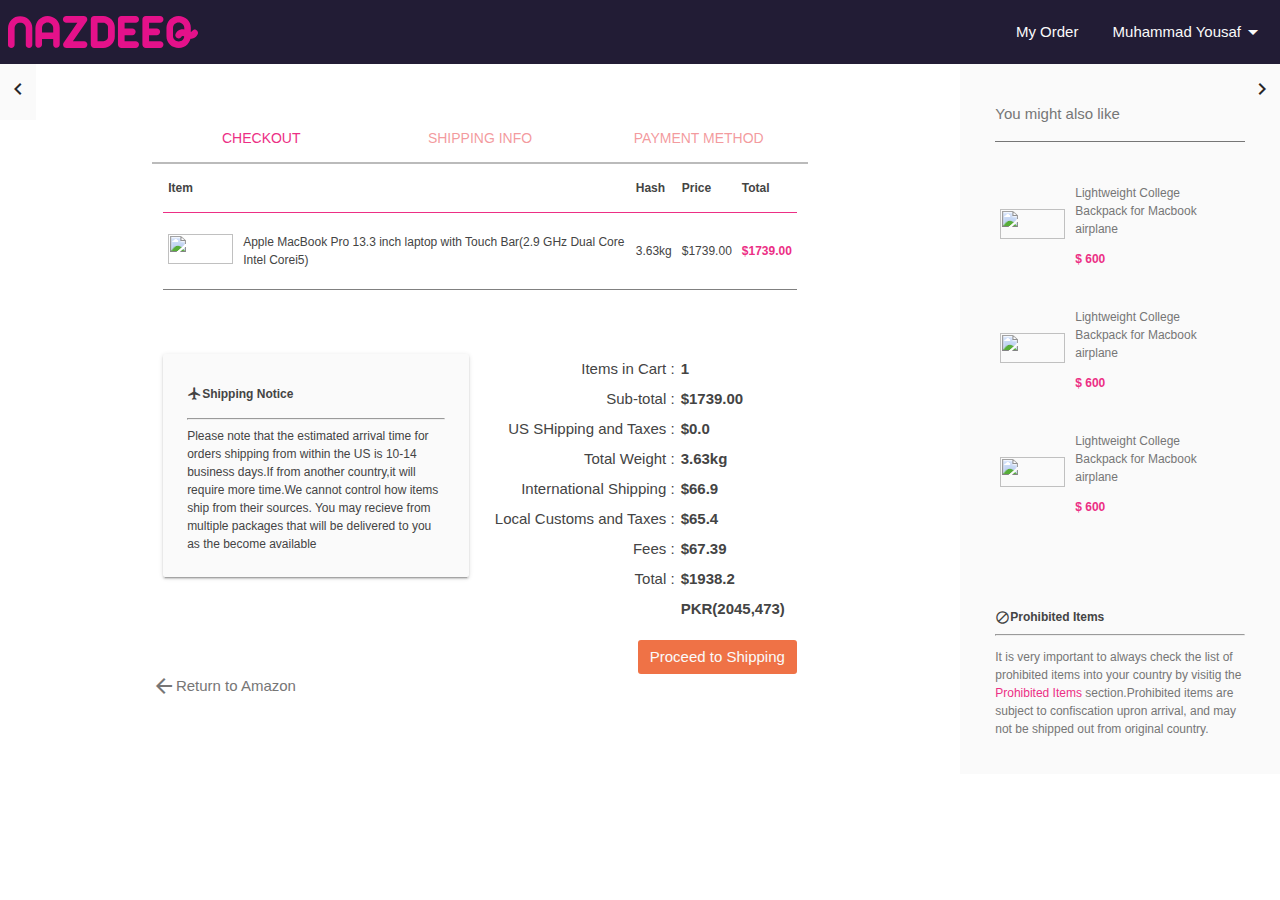
==== checkoutpage.html @ c4de928a "updated checkout page" ====
<!DOCTYPE html>
<html>

<head>

    <title>
        Nazdeeq | Checkout
    </title>

    <!--METADATA-->
    <meta charset="UTF-32">
    <meta name="viewport" content="width=device-width, initial-scale=1.0">
    <meta name="discription" content="Nazdeeq Website">
    <meta name="keywords" content="Nazdeeq Amazon Pakistan e-commerce">
    <meta name="author" content="PoweredByME, Nazdeeq">

    <!-- Chrome, Firefox and Opera -->
    <meta name="theme-color" content="#221C35">
    <!-- Windows Phone -->
    <meta name="msapplication-navbutton-color" content="#221C35">
    <!-- iOS Safari -->
    <meta name="apple-mobile-web-app-capable" content="yes">
    <meta name="apple-mobile-web-app-status-bar-style" content="black">

    <!--FONTS-->
    <link href="https://fonts.googleapis.com/icon?family=Material+Icons" rel="stylesheet">
    <!--<link rel="stylesheet" href="theWebAPI/font-awesome/css/font-awesome.min.css">-->

    <link rel="stylesheet" href="https://fonts.googleapis.com/css?family=Ubuntu">


    <!--STYLESHEETS-->
    <!--<link rel="icon" href="assets/images/NFAC-Logo%201.png">-->
    <link rel="stylesheet" href="theWebAPI/materialize/css/materialize.min.css">
    <link rel="stylesheet" href="theWebAPI/atlaskit-rui.css" />
    <link rel="stylesheet" href="theWebAPI/atlaskit-css-reset.css" />
    <link rel="stylesheet" href="theWebAPI/slick.css">
    <link rel="stylesheet" href="css/index.css">
    <link rel="stylesheet" href="css/commonStyle.css">
    <link rel="stylesheet" href="css/checkout.css">

    <style>
        .active {
            color: #EC2F85 !important;
        }
    </style>

</head>

<body class="the-body body-no-scroll">
    <!-- Navbar Code START -->
    <div class="navbar-fixed">
        <nav class="site-theme-blue nf-div n-hide z-depth-0">
            <div class="navbar-div nav-wrapper">
                <a href="#!" class="brand-logo">
                    <span><img class="hide-on-small-only nav-logo-image" src="assets/nlogo.svg" height="32" ></span>
                    <span><img class="hide-on-med-and-up  nav-logo-image nli-mobile" src="assets/nlogo.svg" height="24" ></span>
                </a>

                <a href="#" data-activates="mobile-demo" class="button-collapse"><i class="material-icons">menu</i></a>

                <!--    Full View   -->
                <ul class="right hide-on-med-and-down nav-fv-option-ul">
                    <li>
                        <a href="!#" class="site-theme-white-text" style="display:inline-flex; align-items:center">
                            <span>My Order</span>
                        </a>
                        <!-- Dropdown Trigger -->
                        <a class='dropdown-button site-theme-blue site-theme-white-text' href='#' data-activates='dropdown1' style="display:inline-flex">
                            <span>Muhammad Yousaf</span><i class="material-icons">arrow_drop_down</i>
                        </a>

                        <!-- Dropdown Structure -->
                        <ul id='dropdown1' class='dropdown-content'>
                            <li><a href="#!">Settings</a></li>
                            <li><a href="#!">Sign Out</a></li>
                        </ul>

                    </li>
                </ul>





            </div>
        </nav>
    </div>

    <!--    Side Nav    -->
    <ul class="side-nav" id="mobile-demo">
        <li>
            <a class="black-text" href="#!" style="font-weight:400">
                <i class="material-icons">person</i> Muhammad Yousaf
            </a>
        </li>
        <li>
            <a class="black-text" href="#!" style="font-weight:400">
                <i class="material-icons">settings</i> Settings
            </a>
        </li>
        <li>
            <a class="black-text site-theme-pink site-theme-white-text" href="#!" style="font-weight:400">
                Sign Out
            </a>
        </li>
    </ul>

    <!-- Navbar Code END -->

    <div style="position:relative" class="hide-on-med-and-down">
        <div class="slick-slider-handle i-amazon-banner-div">

        </div>
        <div style="height:56px;position:absolute;top:0;left:0;display:flex;align-items:center" class="site-theme-white">
            <button class="a-prev-btn" style="background:transparent;border:none;height:56px">
                    <i class="material-icons">chevron_left</i>
                </button>
        </div>
        <div style="height:56px;position:absolute;top:0;right:0;display:flex;align-items:center" class="site-theme-white">
            <button class="a-next-btn" style="background:transparent;border:none;height:56px">
                    <i class="material-icons">chevron_right</i>
            </button>
        </div>
    </div>



    <div class="row">
        <div class="col l9 m12 s12">
            <div class="container">
                <div style="border-bottom:2px solid #bbbbbb;">
                    <ul id="tabs-swipe-demo" class="tabs">
                        <li class="tab col s4"><a class="active" href="#test-swipe-1">CHECKOUT</a></li>
                        <li class="tab col s4"><a href="#test-swipe-2">SHIPPING INFO</a></li>
                        <li class="tab col s4"><a href="#test-swipe-3">PAYMENT METHOD</a></li>
                    </ul>
                </div>
                <div id="test-swipe-1" class="col s12">
                    <div class="site-theme-grey-text">
                        <table class="responsive-table co-table co-right-margin-colored">
                            <thead class="co-table-head">
                                <tr>
                                    <th>Item</th>
                                    <th></th>
                                    <th>Hash</th>
                                    <th>Price</th>
                                    <th>Total</th>
                                </tr>
                            </thead>
                            <tbody>
                                <tr style="font-size:12px;">
                                    <td>
                                        <img class="co-item-img" src=" assets/img/abi1.png" />
                                    </td>
                                    <td>
                                        <p>Apple MacBook Pro 13.3 inch laptop with Touch Bar(2.9 GHz Dual Core Intel Corei5)</p>
                                    </td>
                                    <td>3.63kg</td>
                                    <td>$1739.00</td>
                                    <td>
                                        <p class="site-theme-pink-text fw-600">$1739.00</p>
                                    </td>
                                </tr>
                            </tbody>
                        </table>

                        <div class="row" style="margin-top:56px;">
                            <div class="col s12 m6 l6">
                                <div class="card site-theme-white">
                                    <div class="card-content site-theme-grey-text">
                                        <span class="card-title" style="display: flex;align-items: center;"><i class="tiny material-icons  airplane">airplanemode_active</i>Shipping Notice</span>
                                        <hr/>
                                        <p>Please note that the estimated arrival time for orders shipping from within the US is 10-14 business days.If from another country,it will require more time.We cannot control how items ship from their sources. You
                                            may recieve from multiple packages that will be delivered to you as the become available</p>
                                    </div>
                                </div>
                            </div>

                            <div class="col s12 m6 l6">
                                <div class="co-details">
                                    <p class="co-details-title">Items in Cart :</p>
                                    <p class="co-details-value">1</p>
                                </div>
                                <div class="co-details">
                                    <p class="co-details-title">Sub-total :</p>
                                    <p class="co-details-value">$1739.00</p>
                                </div>
                                <div class="co-details">
                                    <p class="co-details-title">US SHipping and Taxes :</p>
                                    <p class="co-details-value">$0.0</p>
                                </div>
                                <div class="co-details">
                                    <p class="co-details-title">Total Weight :</p>
                                    <p class="co-details-value">3.63kg</p>
                                </div>
                                <div class="co-details">
                                    <p class="co-details-title">International Shipping :</p>
                                    <p class="co-details-value">$66.9</p>
                                </div>
                                <div class="co-details">
                                    <p class="co-details-title">Local Customs and Taxes :</p>
                                    <p class="co-details-value">$65.4</p>
                                </div>
                                <div class="co-details">
                                    <p class="co-details-title">Fees :</p>
                                    <p class="co-details-value">$67.39</p>
                                </div>
                                <div class="co-details co-total-detail">
                                    <p class="co-details-title">Total :</p>
                                    <p class="co-details-value">$1938.2</p>
                                </div>
                                <div class="co-details">
                                    <p class="co-details-title"></p>
                                    <p class="co-details-value">PKR(2045,473)</p>
                                </div>
                                <div class="right" style="padding-top:24px;">
                                    <a href="#!" class="ak-button site-theme-orange site-theme-white-text">Proceed to Shipping</a>
                                </div>
                            </div>
                            <div>
                                <a href="!#" class="site-theme-light-grey-text" style="display:inline-flex;align-items:center">
                                    <i class="material-icons">arrow_back</i><span> Return to Amazon</span>
                                </a>
                            </div>

                        </div>
                    </div>
                </div>

                <div id="test-swipe-2" class="col s12">



                </div>
                <div id="test-swipe-3" class="col s12"></div>

            </div>
        </div>


        <div class="col l3 hide-on-med-and-down site-theme-white">
            <div style="padding:24px;" class="site-theme-light-grey-text">
                <p>
                    You might also like
                </p>
                <div class="divider site-theme-light-grey"></div>
                <br>
                <table style="border-bottom:0px solid #767676;margin-bottom:72px;">
                    <tbody>
                        <tr style="font-size:12px;">
                            <td>
                                <img class="co-item-img" src=" assets/img/abi1.png" />
                            </td>
                            <td>
                                <p>Lightweight College<br> Backpack for Macbook airplane</p>
                                <p class="site-theme-pink-text fw-600">$ 600</p>
                            </td>
                        </tr>
                        <tr style="font-size:12px;">
                            <td>
                                <img class="co-item-img" src=" assets/img/abi1.png" />
                            </td>
                            <td>
                                <p>Lightweight College<br> Backpack for Macbook airplane</p>
                                <p class="site-theme-pink-text fw-600">$ 600</p>
                            </td>
                        </tr>
                        <tr style="font-size:12px;">
                            <td>
                                <img class="co-item-img" src=" assets/img/abi1.png" />
                            </td>
                            <td>
                                <p>Lightweight College<br> Backpack for Macbook airplane</p>
                                <p class="site-theme-pink-text fw-600">$ 600</p>
                            </td>
                        </tr>

                    </tbody>
                </table>

                <div>
                    <div class="card-content site-theme-light-grey-text">

                        <span class="card-title" style="display: flex;align-items: center;"><i class="tiny material-icons">block</i>Prohibited Items</span>
                        <hr/>
                        <p>It is very important to always check the list of prohibited items into your country by visitig the <a class="site-theme-pink-text">Prohibited Items</a> section.Prohibited items are subject to confiscation upron arrival, and may
                            not be shipped out from original country. </p>
                    </div>

                </div>
            </div>
        </div>


    </div>





    <script src="theWebAPI/jQuery.min.js"></script>
    <script src="theWebAPI/materialize/js/materialize.min.js"></script>
    <script type="text/javascript " src="theWebAPI/slick.js "></script>
    <script type="text/javascript" src="js/commonScript.js"></script>
    <script type="text/javascript" src="js/index.js"></script>


    <script>
        window.onload = windowOnLoad;
        window.onresize = windowOnResize;
        window.onscroll = windowOnScroll;
        $(document).ready(function() {
            $(document).ready(function() {
                $('select').material_select();
            });
            var bl = [
                [{
                    "img": "assets/img/abi1.png ",
                    "href": "!#"
                }, {
                    "img": "assets/img/abi2.png ",
                    "href": "!#"
                }, {
                    "img": "assets/img/abi3.png ",
                    "href": "!#"
                }, {
                    "img": "assets/img/abi4.png ",
                    "href": "!#"
                }, {
                    "img": "assets/img/abi5.png ",
                    "href": "!#"
                }, {
                    "img": "assets/img/abi6.png ",
                    "href": "!#"
                }],
                [{
                    "img": "assets/img/abi1.png ",
                    "href": "!#"
                }, {
                    "img": "assets/img/abi2.png ",
                    "href": "!#"
                }, {
                    "img": "assets/img/abi3.png ",
                    "href": "!#"
                }, {
                    "img": "assets/img/abi4.png ",
                    "href": "!#"
                }, {
                    "img": "assets/img/abi5.png ",
                    "href": "!#"
                }, {
                    "img": "assets/img/abi6.png ",
                    "href": "!#"
                }],
                [{
                    "img": "assets/img/abi1.png ",
                    "href": "!#"
                }, {
                    "img": "assets/img/abi2.png ",
                    "href": "!#"
                }, {
                    "img": "assets/img/abi3.png ",
                    "href": "!#"
                }, {
                    "img": "assets/img/abi4.png ",
                    "href": "!#"
                }, {
                    "img": "assets/img/abi5.png ",
                    "href": "!#"
                }, {
                    "img": "assets/img/abi6.png ",
                    "href": "!#"
                }]
            ];

            $(".slick-slider-handle").append(iAmazonBanner(bl))
            $('.slick-slider-handle').slick({
                prevArrow: ".a-prev-btn",
                nextArrow: ".a-next-btn"
            });
        });
    </script>
</body>

</html>
---- theWebAPI/atlaskit-rui.css ----
.ak-button {
    align-items: baseline !important;
    box-sizing: border-box !important;
    border-radius: 3px !important;
    border-width: 0 !important;
    display: inline-flex !important;
    font-style: normal !important;
    font-size: inherit !important;
    line-height: 2.28571429em !important;
    margin: 0 !important;
    outline: none !important;
    padding: 0 12px !important;
    text-align: center !important;
    transition: background 0.1s ease-out, box-shadow 0.15s cubic-bezier(0.47, 0.03, 0.49, 1.38) !important;
    user-select: none !important;
    vertical-align: middle !important;
    white-space: nowrap !important;
}

.ak-button:hover {
    cursor: pointer !important;
    transition: background 0s ease-out, box-shadow 0.15s cubic-bezier(0.47, 0.03, 0.49, 1.38) !important;
}

.ak-button:active {
    transition-duration: 0s !important;
}

.ak-button:focus {
    outline: none !important;
    transition-duration: 0s, 0.2s !important;
}

.ak-button[disabled] {
    cursor: not-allowed !important;
}

.ak-button__appearance-default {
    background: rgba(9, 30, 66, 0.04) !important;
    color: #505F79 !important;
    text-decoration: none !important;
}

.ak-button__appearance-default:hover {
    background: rgba(9, 30, 66, 0.08) !important;
}

.ak-button__appearance-default:active {
    background: rgba(179, 212, 255, 0.6) !important;
    color: #0052CC !important;
}

.ak-button__appearance-default:focus {
    box-shadow: 0 0 0 2px rgba(38, 132, 255, 0.6) !important;
}

.ak-button__appearance-default[disabled],
.ak-button__appearance-default[disabled]:active,
.ak-button__appearance-default[disabled]:hover {
    background: rgba(9, 30, 66, 0.04) !important;
    color: #A5ADBA !important;
    text-decoration: none !important;
}

.ak-button__appearance-default[disabled]:focus,
.ak-button__appearance-default[disabled]:active:focus,
.ak-button__appearance-default[disabled]:hover:focus {
    box-shadow: 0 0 0 2px rgba(38, 132, 255, 0.6) !important;
}

.ak-button__appearance-subtle {
    background: none !important;
    color: #505F79 !important;
    text-decoration: none !important;
}

.ak-button__appearance-subtle:hover {
    background: rgba(9, 30, 66, 0.08) !important;
}

.ak-button__appearance-subtle:active {
    background: rgba(179, 212, 255, 0.6) !important;
    color: #0052CC !important;
}

.ak-button__appearance-subtle:focus {
    box-shadow: 0 0 0 2px rgba(38, 132, 255, 0.6) !important;
}

.ak-button__appearance-subtle[disabled],
.ak-button__appearance-subtle[disabled]:active,
.ak-button__appearance-subtle[disabled]:hover {
    background: rgba(9, 30, 66, 0.04) !important;
    color: #A5ADBA !important;
    text-decoration: none !important;
}

.ak-button__appearance-subtle[disabled]:focus,
.ak-button__appearance-subtle[disabled]:active:focus,
.ak-button__appearance-subtle[disabled]:hover:focus {
    box-shadow: 0 0 0 2px rgba(38, 132, 255, 0.6) !important;
}

.ak-button__appearance-primary {
    background: #0052CC !important;
    color: #FFFFFF !important;
    text-decoration: none !important;
}

.ak-button__appearance-primary:hover {
    background: #0065FF !important;
}

.ak-button__appearance-primary:active {
    background: #0747A6 !important;
    color: #FFFFFF !important;
}

.ak-button__appearance-primary:focus {
    box-shadow: 0 0 0 2px rgba(38, 132, 255, 0.6) !important;
}

.ak-button__appearance-primary[disabled],
.ak-button__appearance-primary[disabled]:active,
.ak-button__appearance-primary[disabled]:hover {
    background: #0052CC !important;
    color: rgba(255, 255, 255, 0.5) !important;
    text-decoration: none !important;
}

.ak-button__appearance-primary[disabled]:focus,
.ak-button__appearance-primary[disabled]:active:focus,
.ak-button__appearance-primary[disabled]:hover:focus {
    box-shadow: 0 0 0 2px rgba(38, 132, 255, 0.6) !important;
}

.ak-button__appearance-link {
    background: none !important;
    color: #0052CC !important;
    text-decoration: none !important;
}

.ak-button__appearance-link:hover {
    background: none !important;
    color: #0065FF !important;
    text-decoration: underline !important;
}

.ak-button__appearance-link:active {
    text-decoration: none !important;
    background: none !important;
    color: #0747A6 !important;
}

.ak-button__appearance-link:focus {
    box-shadow: 0 0 0 2px rgba(38, 132, 255, 0.6) !important;
}

.ak-button__appearance-link[disabled],
.ak-button__appearance-link[disabled]:active,
.ak-button__appearance-link[disabled]:hover {
    background: none !important;
    color: #A5ADBA !important;
    text-decoration: none !important;
}

.ak-button__appearance-link[disabled]:focus,
.ak-button__appearance-link[disabled]:active:focus,
.ak-button__appearance-link[disabled]:hover:focus {
    box-shadow: 0 0 0 2px rgba(38, 132, 255, 0.6) !important;
}

.ak-button__appearance-subtle-link {
    background: none !important;
    color: #42526E !important;
    text-decoration: none !important;
}

.ak-button__appearance-subtle-link:hover {
    background: none !important;
    color: #0065FF !important;
    text-decoration: underline !important;
}

.ak-button__appearance-subtle-link:active {
    text-decoration: none !important;
    background: none !important;
    color: #0747A6 !important;
}

.ak-button__appearance-subtle-link:focus {
    box-shadow: 0 0 0 2px rgba(38, 132, 255, 0.6) !important;
}

.ak-button__appearance-subtle-link[disabled],
.ak-button__appearance-subtle-link[disabled]:active,
.ak-button__appearance-subtle-link[disabled]:focus {
    background: none !important;
    color: #A5ADBA !important;
    text-decoration: none !important;
}

.ak-button__appearance-subtle-link[disabled]:focus,
.ak-button__appearance-subtle-link[disabled]:active:focus,
.ak-button__appearance-subtle-link[disabled]:focus:focus {
    box-shadow: 0 0 0 2px rgba(38, 132, 255, 0.6) !important;
}

.ak-button__spacing-compact {
    height: 1.71428571em !important;
    line-height: 1.71428571em !important;
}

.ak-button__spacing-none {
    height: auto !important;
    line-height: normal !important;
    padding: 0 !important;
}

.ak-button::-moz-focus-inner {
    border: 0 !important;
    margin: 0 !important;
    padding: 0 !important;
}

ak-grid {
    align-content: flex-start !important;
    align-items: flex-start !important;
    display: flex !important;
    flex-wrap: wrap !important;
    margin: 0 auto !important;
    max-width: 960px !important;
    padding: 0 8px !important;
    position: relative !important;
}

ak-grid[layout='fluid'] {
    max-width: 100% !important;
}

ak-grid-column {
    flex-grow: 1 !important;
    flex-shrink: 0 !important;
    flex-basis: auto !important;
    margin: 0 8px !important;
    max-width: calc(100% - 16px) !important;
    min-width: calc(99.9999% / 12 - 16px) !important;
    word-wrap: break-word !important;
}

ak-grid-column[size='1'] {
    flex-basis: calc(99.9999% / 12 * 1 - 16px) !important;
    max-width: calc(99.9999% / 12 * 1 - 16px) !important;
}

ak-grid-column[size='2'] {
    flex-basis: calc(99.9999% / 12 * 2 - 16px) !important;
    max-width: calc(99.9999% / 12 * 2 - 16px) !important;
}

ak-grid-column[size='3'] {
    flex-basis: calc(99.9999% / 12 * 3 - 16px) !important;
    max-width: calc(99.9999% / 12 * 3 - 16px) !important;
}

ak-grid-column[size='4'] {
    flex-basis: calc(99.9999% / 12 * 4 - 16px) !important;
    max-width: calc(99.9999% / 12 * 4 - 16px) !important;
}

ak-grid-column[size='5'] {
    flex-basis: calc(99.9999% / 12 * 5 - 16px) !important;
    max-width: calc(99.9999% / 12 * 5 - 16px) !important;
}

ak-grid-column[size='6'] {
    flex-basis: calc(99.9999% / 12 * 6 - 16px) !important;
    max-width: calc(99.9999% / 12 * 6 - 16px) !important;
}

ak-grid-column[size='7'] {
    flex-basis: calc(99.9999% / 12 * 7 - 16px) !important;
    max-width: calc(99.9999% / 12 * 7 - 16px) !important;
}

ak-grid-column[size='8'] {
    flex-basis: calc(99.9999% / 12 * 8 - 16px) !important;
    max-width: calc(99.9999% / 12 * 8 - 16px) !important;
}

ak-grid-column[size='9'] {
    flex-basis: calc(99.9999% / 12 * 9 - 16px) !important;
    max-width: calc(99.9999% / 12 * 9 - 16px) !important;
}

ak-grid-column[size='10'] {
    flex-basis: calc(99.9999% / 12 * 10 - 16px) !important;
    max-width: calc(99.9999% / 12 * 10 - 16px) !important;
}

ak-grid-column[size='11'] {
    flex-basis: calc(99.9999% / 12 * 11 - 16px) !important;
    max-width: calc(99.9999% / 12 * 11 - 16px) !important;
}

ak-grid-column[size='12'] {
    flex-basis: calc(100% - 16px) !important;
    max-width: calc(100% - 16px) !important;
}

.ak-field-toggle {
    display: inline-block !important;
    overflow: hidden !important;
    position: relative !important;
    user-select: none !important;
}

.ak-field-toggle>label {
    background-clip: content-box !important;
    background-color: #97A0AF !important;
    background-image: url("data:image/svg+xml !important;charset=UTF-8,%3C%3Fxml%20version%3D%221.0%22%20encoding%3D%22UTF-8%22%20standalone%3D%22no%22%3F%3E%0A%3Csvg%20width%3D%2224px%22%20height%3D%2224px%22%20viewBox%3D%220%200%2024%2024%22%20version%3D%221.1%22%20xmlns%3D%22http%3A%2F%2Fwww.w3.org%2F2000%2Fsvg%22%20xmlns%3Axlink%3D%22http%3A%2F%2Fwww.w3.org%2F1999%2Fxlink%22%3E%0A%20%20%20%20%3C!--%20Generator%3A%20Sketch%2041%20(35326)%20-%20http%3A%2F%2Fwww.bohemiancoding.com%2Fsketch%20--%3E%0A%20%20%20%20%3Ctitle%3EDone%3C%2Ftitle%3E%0A%20%20%20%20%3Cdesc%3ECreated%20with%20Sketch.%3C%2Fdesc%3E%0A%20%20%20%20%3Cdefs%3E%3C%2Fdefs%3E%0A%20%20%20%20%3Cg%20id%3D%2224-x-20%22%20stroke%3D%22none%22%20stroke-width%3D%221%22%20fill%3D%22none%22%20fill-rule%3D%22evenodd%22%3E%0A%20%20%20%20%20%20%20%20%3Cg%20id%3D%22editor-24x20%2Feditor-done%22%20fill%3D%22white%22%3E%0A%20%20%20%20%20%20%20%20%20%20%20%20%3Cg%20id%3D%22check%22%20transform%3D%22translate(2.000000%2C%204.000000)%22%3E%0A%20%20%20%20%20%20%20%20%20%20%20%20%20%20%20%20%3Cpath%20d%3D%22M3.16564164%2C6.89951467%20C2.97539446%2C6.70637871%202.66546153%2C6.7078825%202.47552459%2C6.90070352%20L1.18248183%2C8.21338031%20C0.991587885%2C8.40717286%200.989942114%2C8.7197019%201.18758597%2C8.92034685%20L6.67982192%2C14.4959789%20C6.8735348%2C14.6926332%207.18853946%2C14.691685%207.38390826%2C14.4933496%20L18.4834996%2C3.22521804%20C18.6786429%2C3.02711165%2018.6811307%2C2.70844326%2018.4911937%2C2.51562224%20L17.1981509%2C1.20294545%20C17.007257%2C1.0091529%2016.6982277%2C1.0086748%2016.502939%2C1.2069289%20L7.38013805%2C10.4682537%20C7.18707701%2C10.6642463%206.87069672%2C10.6608286%206.68609713%2C10.473426%20L3.16564164%2C6.89951467%20Z%22%20id%3D%22Path-3%22%3E%3C%2Fpath%3E%0A%20%20%20%20%20%20%20%20%20%20%20%20%3C%2Fg%3E%0A%20%20%20%20%20%20%20%20%3C%2Fg%3E%0A%20%20%20%20%3C%2Fg%3E%0A%3C%2Fsvg%3E%0A"), url("data:image/svg+xml !important;charset=UTF-8,%3C%3Fxml%20version%3D%221.0%22%20encoding%3D%22UTF-8%22%20standalone%3D%22no%22%3F%3E%0A%3Csvg%20width%3D%2220px%22%20height%3D%2220px%22%20viewBox%3D%220%200%2020%2020%22%20version%3D%221.1%22%20xmlns%3D%22http%3A%2F%2Fwww.w3.org%2F2000%2Fsvg%22%20xmlns%3Axlink%3D%22http%3A%2F%2Fwww.w3.org%2F1999%2Fxlink%22%3E%0A%20%20%20%20%3C!--%20Generator%3A%20Sketch%2041.2%20(35397)%20-%20http%3A%2F%2Fwww.bohemiancoding.com%2Fsketch%20--%3E%0A%20%20%20%20%3Ctitle%3ECancel%3C%2Ftitle%3E%0A%20%20%20%20%3Cdesc%3ECreated%20with%20Sketch.%3C%2Fdesc%3E%0A%20%20%20%20%3Cdefs%3E%3C%2Fdefs%3E%0A%20%20%20%20%3Cg%20id%3D%22Experiments%22%20stroke%3D%22none%22%20stroke-width%3D%221%22%20fill%3D%22none%22%20fill-rule%3D%22evenodd%22%3E%0A%20%20%20%20%20%20%20%20%3Cg%20id%3D%22cancel-icon%22%20fill%3D%22white%22%3E%0A%20%20%20%20%20%20%20%20%20%20%20%20%3Cpath%20d%3D%22M13.3635%2C11.94925%20C13.7545%2C12.34025%2013.7545%2C12.97225%2013.3635%2C13.36325%20C13.1685%2C13.55825%2012.9125%2C13.65625%2012.6565%2C13.65625%20C12.4005%2C13.65625%2012.1445%2C13.55825%2011.9495%2C13.36325%20L9.8285%2C11.24225%20L7.7065%2C13.36325%20C7.5115%2C13.55825%207.2555%2C13.65625%206.9995%2C13.65625%20C6.7435%2C13.65625%206.4885%2C13.55825%206.2925%2C13.36325%20C5.9025%2C12.97225%205.9025%2C12.34025%206.2925%2C11.94925%20L8.4135%2C9.82825%20L6.2925%2C7.70725%20C5.9025%2C7.31625%205.9025%2C6.68325%206.2925%2C6.29325%20C6.6835%2C5.90225%207.3165%2C5.90225%207.7065%2C6.29325%20L9.8285%2C8.41425%20L11.9495%2C6.29325%20C12.3405%2C5.90225%2012.9725%2C5.90225%2013.3635%2C6.29325%20C13.7545%2C6.68325%2013.7545%2C7.31625%2013.3635%2C7.70725%20L11.2425%2C9.82825%20L13.3635%2C11.94925%20Z%22%20id%3D%22Error-Icon%22%3E%3C%2Fpath%3E%0A%20%20%20%20%20%20%20%20%3C%2Fg%3E%0A%20%20%20%20%3C%2Fg%3E%0A%3C%2Fsvg%3E%0A") !important;
    background-repeat: no-repeat !important;
    border: 2px solid transparent !important;
    color: transparent !important;
    cursor: pointer !important;
    display: inline-block !important;
    overflow: hidden !important;
    padding: 2px !important;
    text-indent: -9999px !important;
    transition: background-color 0.2s, border-color 0.2s !important;
    vertical-align: top !important;
    white-space: nowrap !important;
}

.ak-field-toggle>label::before {
    background: white !important;
    content: '' !important;
    cursor: pointer !important;
    display: block !important;
    transition: transform 0.2s !important;
}

.ak-field-toggle>input {
    left: 0 !important;
    opacity: 0 !important;
    position: absolute !important;
    top: 0 !important;
}

.ak-field-toggle>input:checked+label {
    background-color: #36B37E !important;
}

.ak-field-toggle>input:disabled+label {
    background-color: #f3f4f5 !important;
    background-image: url("data:image/svg+xml !important;charset=UTF-8,%3C%3Fxml%20version%3D%221.0%22%20encoding%3D%22UTF-8%22%20standalone%3D%22no%22%3F%3E%0A%3Csvg%20width%3D%2224px%22%20height%3D%2224px%22%20viewBox%3D%220%200%2024%2024%22%20version%3D%221.1%22%20xmlns%3D%22http%3A%2F%2Fwww.w3.org%2F2000%2Fsvg%22%20xmlns%3Axlink%3D%22http%3A%2F%2Fwww.w3.org%2F1999%2Fxlink%22%3E%0A%20%20%20%20%3C!--%20Generator%3A%20Sketch%2041%20(35326)%20-%20http%3A%2F%2Fwww.bohemiancoding.com%2Fsketch%20--%3E%0A%20%20%20%20%3Ctitle%3EDone%3C%2Ftitle%3E%0A%20%20%20%20%3Cdesc%3ECreated%20with%20Sketch.%3C%2Fdesc%3E%0A%20%20%20%20%3Cdefs%3E%3C%2Fdefs%3E%0A%20%20%20%20%3Cg%20id%3D%2224-x-20%22%20stroke%3D%22none%22%20stroke-width%3D%221%22%20fill%3D%22none%22%20fill-rule%3D%22evenodd%22%3E%0A%20%20%20%20%20%20%20%20%3Cg%20id%3D%22editor-24x20%2Feditor-done%22%20fill%3D%22%23A1DCC4%22%3E%0A%20%20%20%20%20%20%20%20%20%20%20%20%3Cg%20id%3D%22check%22%20transform%3D%22translate(2.000000%2C%204.000000)%22%3E%0A%20%20%20%20%20%20%20%20%20%20%20%20%20%20%20%20%3Cpath%20d%3D%22M3.16564164%2C6.89951467%20C2.97539446%2C6.70637871%202.66546153%2C6.7078825%202.47552459%2C6.90070352%20L1.18248183%2C8.21338031%20C0.991587885%2C8.40717286%200.989942114%2C8.7197019%201.18758597%2C8.92034685%20L6.67982192%2C14.4959789%20C6.8735348%2C14.6926332%207.18853946%2C14.691685%207.38390826%2C14.4933496%20L18.4834996%2C3.22521804%20C18.6786429%2C3.02711165%2018.6811307%2C2.70844326%2018.4911937%2C2.51562224%20L17.1981509%2C1.20294545%20C17.007257%2C1.0091529%2016.6982277%2C1.0086748%2016.502939%2C1.2069289%20L7.38013805%2C10.4682537%20C7.18707701%2C10.6642463%206.87069672%2C10.6608286%206.68609713%2C10.473426%20L3.16564164%2C6.89951467%20Z%22%20id%3D%22Path-3%22%3E%3C%2Fpath%3E%0A%20%20%20%20%20%20%20%20%20%20%20%20%3C%2Fg%3E%0A%20%20%20%20%20%20%20%20%3C%2Fg%3E%0A%20%20%20%20%3C%2Fg%3E%0A%3C%2Fsvg%3E%0A"), url("data:image/svg+xml !important;charset=UTF-8,%3C%3Fxml%20version%3D%221.0%22%20encoding%3D%22UTF-8%22%20standalone%3D%22no%22%3F%3E%0A%3Csvg%20width%3D%2220px%22%20height%3D%2220px%22%20viewBox%3D%220%200%2020%2020%22%20version%3D%221.1%22%20xmlns%3D%22http%3A%2F%2Fwww.w3.org%2F2000%2Fsvg%22%20xmlns%3Axlink%3D%22http%3A%2F%2Fwww.w3.org%2F1999%2Fxlink%22%3E%0A%20%20%20%20%3C!--%20Generator%3A%20Sketch%2041.2%20(35397)%20-%20http%3A%2F%2Fwww.bohemiancoding.com%2Fsketch%20--%3E%0A%20%20%20%20%3Ctitle%3ECancel%3C%2Ftitle%3E%0A%20%20%20%20%3Cdesc%3ECreated%20with%20Sketch.%3C%2Fdesc%3E%0A%20%20%20%20%3Cdefs%3E%3C%2Fdefs%3E%0A%20%20%20%20%3Cg%20id%3D%22Experiments%22%20stroke%3D%22none%22%20stroke-width%3D%221%22%20fill%3D%22none%22%20fill-rule%3D%22evenodd%22%3E%0A%20%20%20%20%20%20%20%20%3Cg%20id%3D%22cancel-icon%22%20fill%3D%22%23AFB6C2%22%3E%0A%20%20%20%20%20%20%20%20%20%20%20%20%3Cpath%20d%3D%22M13.3635%2C11.94925%20C13.7545%2C12.34025%2013.7545%2C12.97225%2013.3635%2C13.36325%20C13.1685%2C13.55825%2012.9125%2C13.65625%2012.6565%2C13.65625%20C12.4005%2C13.65625%2012.1445%2C13.55825%2011.9495%2C13.36325%20L9.8285%2C11.24225%20L7.7065%2C13.36325%20C7.5115%2C13.55825%207.2555%2C13.65625%206.9995%2C13.65625%20C6.7435%2C13.65625%206.4885%2C13.55825%206.2925%2C13.36325%20C5.9025%2C12.97225%205.9025%2C12.34025%206.2925%2C11.94925%20L8.4135%2C9.82825%20L6.2925%2C7.70725%20C5.9025%2C7.31625%205.9025%2C6.68325%206.2925%2C6.29325%20C6.6835%2C5.90225%207.3165%2C5.90225%207.7065%2C6.29325%20L9.8285%2C8.41425%20L11.9495%2C6.29325%20C12.3405%2C5.90225%2012.9725%2C5.90225%2013.3635%2C6.29325%20C13.7545%2C6.68325%2013.7545%2C7.31625%2013.3635%2C7.70725%20L11.2425%2C9.82825%20L13.3635%2C11.94925%20Z%22%20id%3D%22Error-Icon%22%3E%3C%2Fpath%3E%0A%20%20%20%20%20%20%20%20%3C%2Fg%3E%0A%20%20%20%20%3C%2Fg%3E%0A%3C%2Fsvg%3E%0A") !important;
    cursor: not-allowed !important;
}

.ak-field-toggle>input:disabled+label::before {
    background-color: #afb6c2 !important;
    cursor: not-allowed !important;
}

.ak-field-toggle>input:checked:disabled+label {
    background-color: #35b885 !important;
}

.ak-field-toggle>input:checked:disabled+label::before {
    background-color: #a1dcc4 !important;
}

.ak-field-toggle>input:focus {
    outline: none !important;
}

.ak-field-toggle>input:focus+label {
    border-color: #4C9AFF !important;
}

.ak-field-toggle__size-large>label {
    background-position: 5px 4px, 23px 4px !important;
    background-size: 16px 16px, 16px 16px !important;
    border-radius: 20px !important;
    height: 20px !important;
    width: 40px !important;
}

.ak-field-toggle__size-large>label::before {
    background: white !important;
    border-radius: 16px !important;
    content: '' !important;
    display: block !important;
    height: 16px !important;
    margin-left: 2px !important;
    margin-top: 2px !important;
    width: 16px !important;
}

.ak-field-toggle__size-large>input:checked+label::before {
    transform: translate(20px, 0) !important;
}

.ak-field-toggle__size-default>label {
    background-position: 5px 4px, 19px 4px !important;
    background-size: 12px 12px, 12px 12px !important;
    border-radius: 16px !important;
    height: 16px !important;
    width: 32px !important;
}

.ak-field-toggle__size-default>label::before {
    background: white !important;
    border-radius: 12px !important;
    content: '' !important;
    display: block !important;
    height: 12px !important;
    margin-left: 2px !important;
    margin-top: 2px !important;
    width: 12px !important;
}

.ak-field-toggle__size-default>input:checked+label::before {
    transform: translate(16px, 0) !important;
}

a.aki[href][data-ak-tooltip],
button.aki[data-ak-tooltip] {
    overflow: visible !important;
    position: relative !important;
}

a.aki[href][data-ak-tooltip]:hover::after,
button.aki[data-ak-tooltip]:hover::after,
a.aki[href][data-ak-tooltip]:focus::after,
button.aki[data-ak-tooltip]:focus::after {
    background-color: #091E42 !important;
    border-radius: 3px !important;
    box-sizing: border-box !important;
    color: white !important;
    content: attr(data-ak-tooltip) !important;
    display: inline-block !important;
    font-size: 12px !important;
    line-height: 1.33333333 !important;
    max-width: 420px !important;
    overflow: hidden !important;
    padding: 2px 8px !important;
    pointer-events: none !important;
    position: absolute !important;
    text-decoration: none !important;
    text-overflow: ellipsis !important;
    white-space: nowrap !important;
    z-index: 10000 !important;
}

a.aki[href][data-ak-tooltip][data-ak-tooltip-position='top']::after,
button.aki[data-ak-tooltip][data-ak-tooltip-position='top']::after {
    bottom: 100% !important;
    left: 50% !important;
    transform: translateX(-50%) translateY(-8px) !important;
}

a.aki[href][data-ak-tooltip][data-ak-tooltip-position='right']::after,
button.aki[data-ak-tooltip][data-ak-tooltip-position='right']::after {
    left: 100% !important;
    top: 50% !important;
    transform: translateY(-50%) translateX(8px) !important;
}

a.aki[href][data-ak-tooltip][data-ak-tooltip-position='bottom']::after,
button.aki[data-ak-tooltip][data-ak-tooltip-position='bottom']::after {
    left: 50% !important;
    top: 100% !important;
    transform: translateX(-50%) translateY(8px) !important;
}

a.aki[href][data-ak-tooltip][data-ak-tooltip-position='left']::after,
button.aki[data-ak-tooltip][data-ak-tooltip-position='left']::after {
    top: 50% !important;
    transform: translateY(-50%) translateX(-8px) !important;
    right: 100% !important;
}

.ak-field-group {
    border: 0 !important;
    margin: 0 !important;
    min-width: 0 !important;
    padding: 20px 0 0 0 !important;
}

.ak-field-group>label,
.ak-field-group>legend {
    color: #6B778C !important;
    display: block !important;
    font-size: 12px !important;
    font-weight: 600 !important;
    line-height: 1 !important;
    padding: 0 !important;
    margin-bottom: 6px !important;
}

.ak-field-group>legend {
    float: left !important;
    width: 100% !important;
}

.ak-field-text,
.ak-field-date,
.ak-field-search,
.ak-field-email,
.ak-field-url,
.ak-field-tel,
.ak-field-number,
.ak-field-month,
.ak-field-week,
.ak-field-time,
.ak-field-datetime-local,
.ak-field-password,
.ak-field-select,
.ak-field-textarea {
    background-color: #F4F5F7 !important;
    border-radius: 5px !important;
    border: 1px solid #DFE1E6 !important;
    box-shadow: none !important;
    box-sizing: border-box !important;
    color: #172B4D !important;
    font-family: inherit !important;
    font-size: 14px !important;
    line-height: 20px !important;
    max-width: 100% !important;
    outline: none !important;
    padding: 9px 7px !important;
    transition: background-color 0.2s ease-in-out, border-color 0.2s ease-in-out !important;
    width: 100% !important;
}

.ak-field-text:hover,
.ak-field-date:hover,
.ak-field-search:hover,
.ak-field-email:hover,
.ak-field-url:hover,
.ak-field-tel:hover,
.ak-field-number:hover,
.ak-field-month:hover,
.ak-field-week:hover,
.ak-field-time:hover,
.ak-field-datetime-local:hover,
.ak-field-password:hover,
.ak-field-select:hover,
.ak-field-textarea:hover {
    background-color: #EBECF0 !important;
    border-color: #DFE1E6 !important;
}

.ak-field-text:focus,
.ak-field-date:focus,
.ak-field-search:focus,
.ak-field-email:focus,
.ak-field-url:focus,
.ak-field-tel:focus,
.ak-field-number:focus,
.ak-field-month:focus,
.ak-field-week:focus,
.ak-field-time:focus,
.ak-field-datetime-local:focus,
.ak-field-password:focus,
.ak-field-select:focus,
.ak-field-textarea:focus {
    background-color: #FFFFFF !important;
    border-color: #ef7246 !important;
    border-width: 2px !important;
    padding: 8px 6px !important;
}

.ak-field-text:focus:invalid,
.ak-field-date:focus:invalid,
.ak-field-search:focus:invalid,
.ak-field-email:focus:invalid,
.ak-field-url:focus:invalid,
.ak-field-tel:focus:invalid,
.ak-field-number:focus:invalid,
.ak-field-month:focus:invalid,
.ak-field-week:focus:invalid,
.ak-field-time:focus:invalid,
.ak-field-datetime-local:focus:invalid,
.ak-field-password:focus:invalid,
.ak-field-select:focus:invalid,
.ak-field-textarea:focus:invalid,
.ak-field-text:focus:out-of-range,
.ak-field-date:focus:out-of-range,
.ak-field-search:focus:out-of-range,
.ak-field-email:focus:out-of-range,
.ak-field-url:focus:out-of-range,
.ak-field-tel:focus:out-of-range,
.ak-field-number:focus:out-of-range,
.ak-field-month:focus:out-of-range,
.ak-field-week:focus:out-of-range,
.ak-field-time:focus:out-of-range,
.ak-field-datetime-local:focus:out-of-range,
.ak-field-password:focus:out-of-range,
.ak-field-select:focus:out-of-range,
.ak-field-textarea:focus:out-of-range {
    border-color: #DE350B !important;
}

.ak-field-text[disabled],
.ak-field-date[disabled],
.ak-field-search[disabled],
.ak-field-email[disabled],
.ak-field-url[disabled],
.ak-field-tel[disabled],
.ak-field-number[disabled],
.ak-field-month[disabled],
.ak-field-week[disabled],
.ak-field-time[disabled],
.ak-field-datetime-local[disabled],
.ak-field-password[disabled],
.ak-field-select[disabled],
.ak-field-textarea[disabled],
.ak-field-text[disabled]:hover,
.ak-field-date[disabled]:hover,
.ak-field-search[disabled]:hover,
.ak-field-email[disabled]:hover,
.ak-field-url[disabled]:hover,
.ak-field-tel[disabled]:hover,
.ak-field-number[disabled]:hover,
.ak-field-month[disabled]:hover,
.ak-field-week[disabled]:hover,
.ak-field-time[disabled]:hover,
.ak-field-datetime-local[disabled]:hover,
.ak-field-password[disabled]:hover,
.ak-field-select[disabled]:hover,
.ak-field-textarea[disabled]:hover {
    background-color: #F4F5F7 !important;
    border-color: #F4F5F7 !important;
    color: #C1C7D0 !important;
    cursor: not-allowed !important;
}

.ak-field-text::-webkit-input-placeholder,
.ak-field-date::-webkit-input-placeholder,
.ak-field-search::-webkit-input-placeholder,
.ak-field-email::-webkit-input-placeholder,
.ak-field-url::-webkit-input-placeholder,
.ak-field-tel::-webkit-input-placeholder,
.ak-field-number::-webkit-input-placeholder,
.ak-field-month::-webkit-input-placeholder,
.ak-field-week::-webkit-input-placeholder,
.ak-field-time::-webkit-input-placeholder,
.ak-field-datetime-local::-webkit-input-placeholder,
.ak-field-password::-webkit-input-placeholder,
.ak-field-select::-webkit-input-placeholder,
.ak-field-textarea::-webkit-input-placeholder {
    color: #7A869A !important;
}

.ak-field-text::-moz-placeholder,
.ak-field-date::-moz-placeholder,
.ak-field-search::-moz-placeholder,
.ak-field-email::-moz-placeholder,
.ak-field-url::-moz-placeholder,
.ak-field-tel::-moz-placeholder,
.ak-field-number::-moz-placeholder,
.ak-field-month::-moz-placeholder,
.ak-field-week::-moz-placeholder,
.ak-field-time::-moz-placeholder,
.ak-field-datetime-local::-moz-placeholder,
.ak-field-password::-moz-placeholder,
.ak-field-select::-moz-placeholder,
.ak-field-textarea::-moz-placeholder {
    color: #7A869A !important;
}

.ak-field-text:-ms-input-placeholder,
.ak-field-date:-ms-input-placeholder,
.ak-field-search:-ms-input-placeholder,
.ak-field-email:-ms-input-placeholder,
.ak-field-url:-ms-input-placeholder,
.ak-field-tel:-ms-input-placeholder,
.ak-field-number:-ms-input-placeholder,
.ak-field-month:-ms-input-placeholder,
.ak-field-week:-ms-input-placeholder,
.ak-field-time:-ms-input-placeholder,
.ak-field-datetime-local:-ms-input-placeholder,
.ak-field-password:-ms-input-placeholder,
.ak-field-select:-ms-input-placeholder,
.ak-field-textarea:-ms-input-placeholder {
    color: #7A869A !important;
}

.ak-field-text:-moz-placeholder,
.ak-field-date:-moz-placeholder,
.ak-field-search:-moz-placeholder,
.ak-field-email:-moz-placeholder,
.ak-field-url:-moz-placeholder,
.ak-field-tel:-moz-placeholder,
.ak-field-number:-moz-placeholder,
.ak-field-month:-moz-placeholder,
.ak-field-week:-moz-placeholder,
.ak-field-time:-moz-placeholder,
.ak-field-datetime-local:-moz-placeholder,
.ak-field-password:-moz-placeholder,
.ak-field-select:-moz-placeholder,
.ak-field-textarea:-moz-placeholder {
    color: #7A869A !important;
}

.ak-field-textarea {
    overflow: auto !important;
}

.ak-field-search {
    -moz-appearance: textfield !important;
    -webkit-appearance: textfield !important;
    appearance: textfield !important;
}

.ak-field-search::-webkit-search-decoration {
    -webkit-appearance: none !important;
}

.ak-field-color {
    background-color: #F4F5F7 !important;
    border-radius: 5px !important;
    border: 1px solid #DFE1E6 !important;
    box-sizing: border-box !important;
    height: 40px !important;
    padding: 7px 5px !important;
    transition: border-color 0.2s ease-in-out !important;
}

.ak-field-color:focus {
    outline: none !important;
    background-color: #FFFFFF !important;
    border-color: #4C9AFF !important;
    border-width: 2px !important;
    padding: 6px 4px !important;
}

.ak-field-color:focus:invalid {
    border-color: #DE350B !important;
}

.ak-field-select {
    -moz-appearance: none !important;
    -webkit-appearance: none !important;
    appearance: none !important;
}

.ak-field-select>optgroup[label] {
    color: #5E6C84 !important;
    font-size: 14px !important;
    font-weight: normal !important;
    line-height: 1.428571428571429 !important;
}

.ak-field-select>optgroup[label]>option {
    color: #172B4D !important;
}

.ak-field-select>option {
    color: #172B4D !important;
}

.ak-field-select:not([multiple]) {
    background-image: url("data:image/svg+xml,%3C%3Fxml%20version%3D%221.0%22%20encoding%3D%22UTF-8%22%20standalone%3D%22no%22%3F%3E%0A%3Csvg%20width%3D%2220px%22%20height%3D%2220px%22%20viewBox%3D%220%200%2020%2020%22%20version%3D%221.1%22%20xmlns%3D%22http%3A%2F%2Fwww.w3.org%2F2000%2Fsvg%22%20xmlns%3Axlink%3D%22http%3A%2F%2Fwww.w3.org%2F1999%2Fxlink%22%3E%0A%20%20%20%20%3C!--%20Generator%3A%20Sketch%203.8.3%20(29802)%20-%20http%3A%2F%2Fwww.bohemiancoding.com%2Fsketch%20--%3E%0A%20%20%20%20%3Ctitle%3EExpand%3C%2Ftitle%3E%0A%20%20%20%20%3Cdesc%3ECreated%20with%20Sketch.%3C%2Fdesc%3E%0A%20%20%20%20%3Cdefs%3E%3C%2Fdefs%3E%0A%20%20%20%20%3Cg%20id%3D%22Icons%22%20stroke%3D%22none%22%20stroke-width%3D%221%22%20fill%3D%22none%22%20fill-rule%3D%22evenodd%22%3E%0A%20%20%20%20%20%20%20%20%3Cg%20id%3D%22expand%22%20fill%3D%22currentColor%22%3E%0A%20%20%20%20%20%20%20%20%20%20%20%20%3Cg%20transform%3D%22translate(6.000000%2C%208.000000)%22%20id%3D%22Path-6%22%3E%0A%20%20%20%20%20%20%20%20%20%20%20%20%20%20%20%20%3Cpath%20d%3D%22M6.58397485%2C0.375962279%20L3.58397485%2C2.37596228%20L4.41602515%2C2.37596228%20L1.41602515%2C0.375962279%20C1.07137863%2C0.146197935%200.605726624%2C0.239328336%200.375962279%2C0.583974853%20C0.146197935%2C0.928621369%200.239328336%2C1.39427338%200.583974853%2C1.62403772%20L3.58397485%2C3.62403772%20L4%2C3.90138782%20L4.41602515%2C3.62403772%20L7.41602515%2C1.62403772%20C7.76067166%2C1.39427338%207.85380207%2C0.928621369%207.62403772%2C0.583974853%20C7.39427338%2C0.239328336%206.92862137%2C0.146197935%206.58397485%2C0.375962279%20L6.58397485%2C0.375962279%20Z%22%3E%3C%2Fpath%3E%0A%20%20%20%20%20%20%20%20%20%20%20%20%3C%2Fg%3E%0A%20%20%20%20%20%20%20%20%3C%2Fg%3E%0A%20%20%20%20%3C%2Fg%3E%0A%3C%2Fsvg%3E%0A") !important;
    background-position-x: calc(100% - 7px) !important;
    background-position-y: center !important;
    background-repeat: no-repeat !important;
    padding-right: 35px !important;
}

.ak-field-select:not([multiple]):focus {
    padding-right: 34px !important;
    background-position-x: calc(100% - 6px) !important;
}

.ak-field-select[multiple] {
    overflow-y: auto !important;
    padding: 1px !important;
}

.ak-field-select[multiple]>option {
    box-sizing: border-box !important;
    line-height: 1.428571428571429 !important;
    height: 24px !important;
    padding: 2px 6px !important;
}

.ak-field-select[multiple]>option:checked {
    background-color: #DFE1E6 !important;
    color: inherit !important;
}

.ak-field-select[multiple]:focus {
    padding: 0 !important;
}

.ak-field-select[multiple]:focus>option:checked {
    background-color: #4C9AFF !important;
    color: white !important;
}

.ak-field-select:-moz-focusring {
    color: transparent !important;
    text-shadow: 0 0 0 #000 !important;
}

.ak-field-select::-ms-expand {
    display: none !important;
}

.ak-field-checkbox {
    clear: both !important;
    position: relative !important;
}

.ak-field-checkbox>input[type='checkbox'] {
    position: absolute !important;
    outline: none !important;
    width: 12px !important;
    margin: 0 8px !important;
    opacity: 0 !important;
    left: 0 !important;
    top: 50% !important;
    transform: translateY(-50%) !important;
}

.ak-field-checkbox>input[type='checkbox']+label {
    box-sizing: border-box !important;
    display: block !important;
    padding: 4px 4px 4px 32px !important;
    position: relative !important;
    width: 100% !important;
}

.ak-field-checkbox>input[type='checkbox']+label::after {
    background: url("data:image/svg+xml,%3C%3Fxml%20version%3D%221.0%22%20encoding%3D%22UTF-8%22%20standalone%3D%22no%22%3F%3E%0A%3Csvg%20width%3D%2212%22%20height%3D%2212%22%20viewBox%3D%220%200%2012%2012%22%20version%3D%221.1%22%20xmlns%3D%22http%3A%2F%2Fwww.w3.org%2F2000%2Fsvg%22%20xmlns%3Axlink%3D%22http%3A%2F%2Fwww.w3.org%2F1999%2Fxlink%22%3E%0A%20%20%3Crect%20width%3D%2212%22%20height%3D%2212%22%20rx%3D%222%22%20fill%3D%22rgba(9%2C%2030%2C%2066%2C%200.13)%22%20stroke%3D%22rgba(9%2C%2030%2C%2066%2C%200.25)%22%3E%3C%2Frect%3E%0A%3C%2Fsvg%3E%0A") no-repeat 0 0 !important;
    border-color: transparent !important;
    border-radius: 5px !important;
    border-style: solid !important;
    border-width: 2px !important;
    content: '' !important;
    height: 12px !important;
    left: 8px !important;
    position: absolute !important;
    transition: border-color 0.2s ease-in-out !important;
    top: 7px !important;
    width: 12px !important;
}

.ak-field-checkbox>input[type='checkbox']:focus+label::after {
    border-color: #4C9AFF !important;
}

.ak-field-checkbox>input[type='checkbox']:not([disabled])+label:hover::after {
    background-image: url("data:image/svg+xml,%3C%3Fxml%20version%3D%221.0%22%20encoding%3D%22UTF-8%22%20standalone%3D%22no%22%3F%3E%0A%3Csvg%20width%3D%2212%22%20height%3D%2212%22%20viewBox%3D%220%200%2012%2012%22%20version%3D%221.1%22%20xmlns%3D%22http%3A%2F%2Fwww.w3.org%2F2000%2Fsvg%22%20xmlns%3Axlink%3D%22http%3A%2F%2Fwww.w3.org%2F1999%2Fxlink%22%3E%0A%20%20%3Crect%20width%3D%2212%22%20height%3D%2212%22%20rx%3D%222%22%20fill%3D%20%22rgba(9%2C%2030%2C%2066%2C%200.25)%22%20stroke%3D%22rgba(9%2C%2030%2C%2066%2C%200.25)%22%3E%3C%2Frect%3E%0A%3C%2Fsvg%3E%0A") !important;
}

.ak-field-checkbox>input[type='checkbox'][disabled]+label {
    opacity: 0.5 !important;
}

.ak-field-checkbox>input[type='checkbox']:checked+label::after {
    background-image: url("data:image/svg+xml,%3C%3Fxml%20version%3D%221.0%22%20encoding%3D%22UTF-8%22%20standalone%3D%22no%22%3F%3E%0A%3Csvg%20width%3D%2212%22%20height%3D%2212%22%20viewBox%3D%220%200%2012%2012%22%20version%3D%221.1%22%20xmlns%3D%22http%3A%2F%2Fwww.w3.org%2F2000%2Fsvg%22%20xmlns%3Axlink%3D%22http%3A%2F%2Fwww.w3.org%2F1999%2Fxlink%22%3E%0A%20%20%3Crect%20width%3D%2212%22%20height%3D%2212%22%20rx%3D%222%22%20fill%3D%20%22%230052CC%22%3E%3C%2Frect%3E%0A%20%20%3Cpath%20fill%3D%22%23FFFFFF%22%20d%3D%22M9.374%204.914L5.456%208.832a.769.769%200%200%201-1.088%200L2.626%207.091a.769.769%200%201%201%201.088-1.089L4.912%207.2l3.374-3.374a.769.769%200%201%201%201.088%201.088%22%3E%3C%2Fpath%3E%0A%3C%2Fsvg%3E%0A") !important;
}

.ak-field-checkbox>input[type='checkbox']:checked:not([disabled])+label:hover::after {
    background-image: url("data:image/svg+xml,%3C%3Fxml%20version%3D%221.0%22%20encoding%3D%22UTF-8%22%20standalone%3D%22no%22%3F%3E%0A%3Csvg%20width%3D%2212%22%20height%3D%2212%22%20viewBox%3D%220%200%2012%2012%22%20version%3D%221.1%22%20xmlns%3D%22http%3A%2F%2Fwww.w3.org%2F2000%2Fsvg%22%20xmlns%3Axlink%3D%22http%3A%2F%2Fwww.w3.org%2F1999%2Fxlink%22%3E%0A%20%20%3Crect%20width%3D%2212%22%20height%3D%2212%22%20rx%3D%222%22%20fill%3D%20%22%230065FF%22%20stroke%3D%22%234C9AFF%22%3E%3C%2Frect%3E%0A%20%20%3Cpath%20fill%3D%22%23FFFFFF%22%20d%3D%22M9.374%204.914L5.456%208.832a.769.769%200%200%201-1.088%200L2.626%207.091a.769.769%200%201%201%201.088-1.089L4.912%207.2l3.374-3.374a.769.769%200%201%201%201.088%201.088%22%3E%3C%2Fpath%3E%0A%3C%2Fsvg%3E%0A") !important;
}

.ak-field-radio {
    clear: both !important;
    position: relative !important;
}

.ak-field-radio>input[type='radio'] {
    position: absolute !important;
    outline: none !important;
    width: 12px !important;
    margin: 0 8px !important;
    opacity: 0 !important;
    left: 0 !important;
    top: 50% !important;
    transform: translateY(-50%) !important;
}

.ak-field-radio>input[type='radio']+label {
    box-sizing: border-box !important;
    display: block !important;
    padding: 4px 4px 4px 32px !important;
    position: relative !important;
    width: 100% !important;
}

.ak-field-radio>input[type='radio']+label::after {
    background: url("data:image/svg+xml,%3C%3Fxml%20version%3D%221.0%22%20encoding%3D%22UTF-8%22%20standalone%3D%22no%22%3F%3E%0A%3Csvg%20width%3D%2212%22%20height%3D%2212%22%20viewBox%3D%220%200%2012%2012%22%20version%3D%221.1%22%20xmlns%3D%22http%3A%2F%2Fwww.w3.org%2F2000%2Fsvg%22%20xmlns%3Axlink%3D%22http%3A%2F%2Fwww.w3.org%2F1999%2Fxlink%22%3E%0A%20%20%3Ccircle%20fill%3D%22rgba(9%2C%2030%2C%2066%2C%200.13)%22%20stroke%3D%22rgba(9%2C%2030%2C%2066%2C%200.25)%22%20cx%3D%226%22%20cy%3D%226%22%20r%3D%226%22%3E%3C%2Fcircle%3E%0A%3C%2Fsvg%3E%0A") no-repeat 0 0 !important;
    border-color: transparent !important;
    border-radius: 50% !important;
    border-style: solid !important;
    border-width: 2px !important;
    content: '' !important;
    height: 12px !important;
    left: 8px !important;
    position: absolute !important;
    transition: border-color 0.2s ease-in-out !important;
    top: 7px !important;
    width: 12px !important;
}

.ak-field-radio>input[type='radio']:focus+label::after {
    border-color: #4C9AFF !important;
}

.ak-field-radio>input[type='radio']:not([disabled])+label:hover::after {
    background-image: url("data:image/svg+xml,%3C%3Fxml%20version%3D%221.0%22%20encoding%3D%22UTF-8%22%20standalone%3D%22no%22%3F%3E%0A%3Csvg%20width%3D%2212%22%20height%3D%2212%22%20viewBox%3D%220%200%2012%2012%22%20version%3D%221.1%22%20xmlns%3D%22http%3A%2F%2Fwww.w3.org%2F2000%2Fsvg%22%20xmlns%3Axlink%3D%22http%3A%2F%2Fwww.w3.org%2F1999%2Fxlink%22%3E%0A%20%20%3Ccircle%20fill%3D%22rgba(9%2C%2030%2C%2066%2C%200.25)%22%20stroke%3D%22rgba(9%2C%2030%2C%2066%2C%200.25)%22%20cx%3D%226%22%20cy%3D%226%22%20r%3D%226%22%3E%3C%2Fcircle%3E%0A%3C%2Fsvg%3E%0A") !important;
}

.ak-field-radio>input[type='radio'][disabled]+label {
    opacity: 0.5 !important;
}

.ak-field-radio>input[type='radio']:checked+label::after {
    background-image: url("data:image/svg+xml,%3C%3Fxml%20version%3D%221.0%22%20encoding%3D%22UTF-8%22%20standalone%3D%22no%22%3F%3E%0A%3Csvg%20width%3D%2212%22%20height%3D%2212%22%20viewBox%3D%220%200%2012%2012%22%20version%3D%221.1%22%20xmlns%3D%22http%3A%2F%2Fwww.w3.org%2F2000%2Fsvg%22%20xmlns%3Axlink%3D%22http%3A%2F%2Fwww.w3.org%2F1999%2Fxlink%22%3E%0A%20%20%3Ccircle%20fill%3D%22%230052CC%22%20cx%3D%226%22%20cy%3D%226%22%20r%3D%226%22%3E%3C%2Fcircle%3E%0A%20%20%3Ccircle%20fill%3D%22%23FFFFFF%22%20cx%3D%226%22%20cy%3D%226%22%20r%3D%222%22%3E%3C%2Fcircle%3E%0A%3C%2Fsvg%3E%0A") !important;
}

.ak-field-radio>input[type='radio']:checked:not([disabled])+label:hover::after {
    background-image: url("data:image/svg+xml,%3C%3Fxml%20version%3D%221.0%22%20encoding%3D%22UTF-8%22%20standalone%3D%22no%22%3F%3E%0A%3Csvg%20width%3D%2212%22%20height%3D%2212%22%20viewBox%3D%220%200%2012%2012%22%20version%3D%221.1%22%20xmlns%3D%22http%3A%2F%2Fwww.w3.org%2F2000%2Fsvg%22%20xmlns%3Axlink%3D%22http%3A%2F%2Fwww.w3.org%2F1999%2Fxlink%22%3E%0A%20%20%3Ccircle%20fill%3D%22%230065FF%22%20cx%3D%226%22%20cy%3D%226%22%20r%3D%226%22%3E%3C%2Fcircle%3E%0A%20%20%3Ccircle%20fill%3D%22%23FFFFFF%22%20cx%3D%226%22%20cy%3D%226%22%20r%3D%222%22%3E%3C%2Fcircle%3E%0A%3C%2Fsvg%3E%0A") !important;
}

.ak-field__width-xsmall {
    max-width: 80px !important;
}

.ak-field__width-small {
    max-width: 160px !important;
}

.ak-field__width-medium {
    max-width: 240px !important;
}

.ak-field__width-large {
    max-width: 344px !important;
}

.ak-field__width-xlarge {
    max-width: 496px !important;
}

.ak-icon {
    fill: white !important;
    height: 24px !important;
    width: 24px !important;
}

.ak-icon__size-small {
    height: 16px !important;
    width: 16px !important;
}

.ak-icon__size-medium {
    height: 24px !important;
    width: 24px !important;
    max-width: 24px !important;
}

.ak-icon__size-large {
    height: 32px !important;
    width: 32px !important;
    max-width: 32px !important;
}

.ak-icon__size-xlarge {
    height: 48px !important;
    width: 48px !important;
    max-width: 48px !important;
}
---- css/index.css ----
/*
    This file contains css related to 
    index.html, signup.html, login.html
*/


/*
    Shared 
    Code taken from https://codepen.io/davidelrizzo/pen/vEYvyv
*/

.sp-lgi-login-btn {
    box-sizing: border-box;
    position: relative;
    /* width: 13em;  - apply for fixed size */
    margin: 0.2em;
    padding: 0 15px 0 46px;
    border: none;
    text-align: left;
    line-height: 34px;
    white-space: nowrap;
    border-radius: 0.2em;
    font-size: 14px;
    color: #FFF;
}

.sp-lgi-login-btn:before {
    content: "";
    box-sizing: border-box;
    position: absolute;
    top: 0;
    left: 0;
    width: 34px;
    height: 100%;
}

.sp-lgi-login-btn:focus {
    outline: none;
}

.sp-lgi-login-btn:active {
    box-shadow: inset 0 0 0 32px rgba(0, 0, 0, 0.1);
}


/* Facebook */

.sp-lgi-login-btn--facebook {
    background-color: #4C69BA;
    text-shadow: 0 -1px 0 #354C8C;
}

.sp-lgi-login-btn--facebook:before {
    background: url('/assets/icon_facebook.png') 6px 6px no-repeat;
}

.sp-lgi-login-btn--facebook:hover,
.sp-lgi-login-btn--facebook:focus {
    background-color: #5B7BD5;
}


/* Google */

.sp-lgi-login-btn--google {
    background: #DD4B39;
}

.sp-lgi-login-btn--google:before {
    background: url('/assets/icon_google.png') 6px 6px no-repeat;
}

.sp-lgi-login-btn--google:hover,
.sp-lgi-login-btn--google:focus {
    background: rgb(228, 84, 65);
}


/*
    Code by  Daniyal 
*/

td,
tr {
    padding: 8px 5px !important;
}

.db-btn {
    padding: 6px 0px !important;
    width: 92px;
    border: none;
    border-radius: 3px;
}

.db-table {
    margin: 50px;
}

.sp-wrapper {
    width: 100vw;
    min-height: 100vh;
    background-image: url('/assets/img/bgn.png');
    background-size: cover;
    background-position: center;
    background-repeat: no-repeat;
}

.sp-lgi-content-container {
    display: flex;
}

.sp-lgi-card-container {
    width: 460px;
    margin-left: auto;
    margin-right: auto;
    padding-top: 56px;
    padding-bottom: 48px;
}

.sp-lgi-card {
    padding: 24px;
    padding-top: 32px;
    padding-bottom: 32px;
}

.sp-lgi-form-div {
    margin-top: 36px;
}

.error-div {
    padding: 6px;
}

.error-text {
    margin: 6px;
    text-align: center;
}

.lgi-fp-a {
    display: block;
}

.sp-btn {
    padding: 16px !important;
    width: 108px;
    border: none;
    border-radius: 3px;
}

.sp-password {
    margin-bottom: 6px !important;
}

.c-sp-password {
    margin-bottom: 6px !important;
}

.i-search-container {
    margin-top: 56px;
    margin-bottom: 56px;
}

.in-s-button {
    width: 100% !important;
    margin-top: 3% !important;
}

.search-in {
    border-bottom: none !important;
    height: 3rem !important;
    margin-bottom: 0px !important;
    padding: 6px !important;
}

.search-icon {
    left: 4% !important;
    height: 50px !important;
}

.search-card {
    padding-left: 24px !important;
    padding-right: 4px !important;
    border-radius: 5px;
}

.shop-btn {
    margin-top: 1px !important;
    margin-right: 6px;
    border-radius: 6%;
}

.btn-options {
    margin-bottom: 6px !important;
}

.i-play-vid-btn {
    height: 132px;
    width: 132px;
    margin-left: auto;
    margin-right: auto;
    display: flex;
    align-items: center;
    outline: none;
    border: none;
}

.i-play-vid-btn i {
    margin-left: auto;
    margin-right: auto;
}

@media screen and (max-width:992px) {
    .sp-wrapper {
        margin-top: 0px;
    }
}

.search-in:focus {
    border-bottom: none !important;
    box-shadow: none !important;
}

.sugg-div {
    margin-left: auto !important;
}

.sugg-div a {
    margin-right: 8px;
}

.sugg-links a {
    text-transform: none !important;
    margin-right: 8px !important;
}

.sugg-btn:hover {
    background-color: #EC2F85 !important;
    color: white !important;
    border: 1px solid transparent !important;
}

.sugg-links a:active {
    filter: brightness(50%);
}

.default-sugg-btn {
    background-color: #EC2F85 !important;
    color: white !important;
}

.sugg-btn {
    border: 1px solid #c0c0c0 !important;
}

.myhideclass {
    border: 0px solid #F0F0F0 !important;
    padding: 16px !important;
    padding-bottom: 2px !important;
    padding-top: 0px !important;
    border-radius: 3px !important;
}

.it-down-btn{
    background: transparent !important;
    border: none! important;
}

.it-class-div{
    background: #F4F5F7 !important;
    border:1px solid #DFE1E6 !important;
    border-radius: 5px !important;
    height: 3rem !important;
    
}

.i-select-btn{
    padding-left: 8px !important;
    font-size:12px !important;
    padding-right: 8px !important;
}
.clicked-btn-class{
    background-color: #EC2F85 !important;
    color: white !important;
    border: 1px solid transparent !important;
}
@media screen and (max-width:600px) {
    .sp-password {
        margin-bottom: 20px !important;
    }
    .i-play-vid-btn {
        height: 108px;
        width: 108px;
        margin-left: auto;
        margin-right: auto;
        display: flex;
        align-items: center;
    }
}
---- css/commonStyle.css ----
/*
    This file contains all the 
    common style for navbar and
    footer. 
*/


/*
    DON'T CODE THE COLORS YOURSELF.
    THEME COLORS :
    -------------------------------
   .site-theme-blue
   .site-theme-blue-text
   .site-theme-pink
   .site-theme-pink-text
   .site-theme-white
   .site-theme-white-text
   .site-theme-orange
   .site-theme-orange-text
   .site-theme-grey
   .site-theme-grey-text
   .site-theme-light-grey
   .site-theme-light-grey-text
   .fw-200
   .fw-400
   .fw-600
   .site-btn-hover
   .site-anime
   -------------------------------
*/

.the-body {
    overflow-x: hidden;
}

.body-no-scroll {
    overflow-y: hidden;
}

.site-theme-blue {
    background-color: #221C35 !important;
}

.site-theme-blue-text {
    color: #221C35 !important;
}

.site-theme-pink {
    background-color: #EC2F85 !important;
}

.site-theme-pink-text {
    color: #EC2F85 !important;
}

.site-theme-white {
    background-color: #fafafa !important;
}

.site-theme-white-text {
    color: #fafafa !important;
}

.site-theme-orange {
    background-color: #ef7246 !important;
}

.site-theme-orange-text {
    color: #ef7246 !important;
}

.site-theme-grey {
    background-color: #444444 !important;
}

.site-theme-grey-text {
    color: #444444 !important;
}

.site-theme-light-grey {
    background-color: #767676 !important;
}

.site-theme-light-grey-text {
    color: #767676 !important;
}

.fw-400 {
    font-weight: 400 !important;
}

.fw-200 {
    font-weight: 200 !important;
}

.fw-600 {
    font-weight: 600 !important;
}

.site-anime {
    transition-property: all !important;
    transition-duration: 0.3s !important;
}

.site-btn-hover:hover {
    filter: brightness(110%) !important;
}

.site-btn-hover:focus {
    filter: brightness(110%) !important;
}

.nav-logo-image {
    margin: 16px;
    margin-left: 8px;
}

.nav-fv-option-ul li a {
    font-weight: 300;
    transition-property: all !important;
    transition-duration: 0.3s !important;
}

.nav-fv-option-ul li a:hover,
.nav-fv-option-ul li a:focus {
    color: #eaeaea !important;
    background-color: rgb(43, 35, 70) !important;
}

a.site-footer-text {
    font-size: 12px;
    transition-property: all !important;
    transition-duration: 0.3s !important;
}

a.site-footer-text:hover,
a.site-footer-text:focus {
    color: #555555 !important;
}
---- css/checkout.css ----
.co-m-heading{
	text-align: center;
	font-family: 'Ubuntu';
}

.container{
    margin-top: 50px !important;
}
.co-p-amazon{
    border-bottom: 1px solid #EC2F85;
    width: 100%;
}

.co-payment-grid{
    margin-top: 52px;
    border-left: 6px solid #eceff1;
    border-right: 6px solid #eceff1;
}
.co-table-head{
    border-color: #EC2F85 !important;
}
.co-table-head th{
    font-size: 12px !important;
}
.co-item-img{
    height: 30px;
    width: 65px;
}
.co-table{
    border-bottom: 1px solid grey;
}

.card-title{
    font-size: 12px !important;
    font-weight: bold !important;
    color: #444444;
}

.card-title ~ p{
    font-size: 12px !important;
}
.bold{
    font-weight: bold;
}

.bill-items p{
    display: inline !important;
}

.co-details{
    display: flex;
    align-content: center;
    line-height: 1;
    margin-bottom: -15px;
    
}
.co-details-value{
    width: 40%;
    font-weight: bold;
    text-align: left;
    padding-left: 6px;
}

.co-details-title{
    width:60%;
    text-align: right;
    
}
.small{
    color:#EC2F85 !important;
}

.co-invoice-box{
    margin-top: 8px !important;
}

.co-right-margin-colored{
}

.co-back{
    color: #EC2F85 !important; 
}

.co-radio-label{
    font-size: 12px;
}

.medium{
    color: #EC2F85;
}
.co-button{
    padding: 2px !important;
    width:auto !important;
    width: 100% !important;
    -webkit-box-shadow: 0px 6px 0px #d44512;
    -moz-box-shadow: 0px 6px 0px #d44512;
    box-shadow: 0px 6px 0px #d44512;
}

.co-coupon-bar{
    
    border-bottom: 1px solid #eceff1;
    
}

.co-icon-c{
    display: flex;
    align-items:stretch;
    font-style: italic;
    font-size: 12px;
}

.ak-field-text{
    height: 30px !important;
}
.ak-field-number{
    height: 30px !important;
}

.co-icon-c .tiny{
    color:#ef7246 !important;
}

.co-submit-btn{
    width: 100% !important;
}
.co-disc{
    font-size: 10px !important;
}
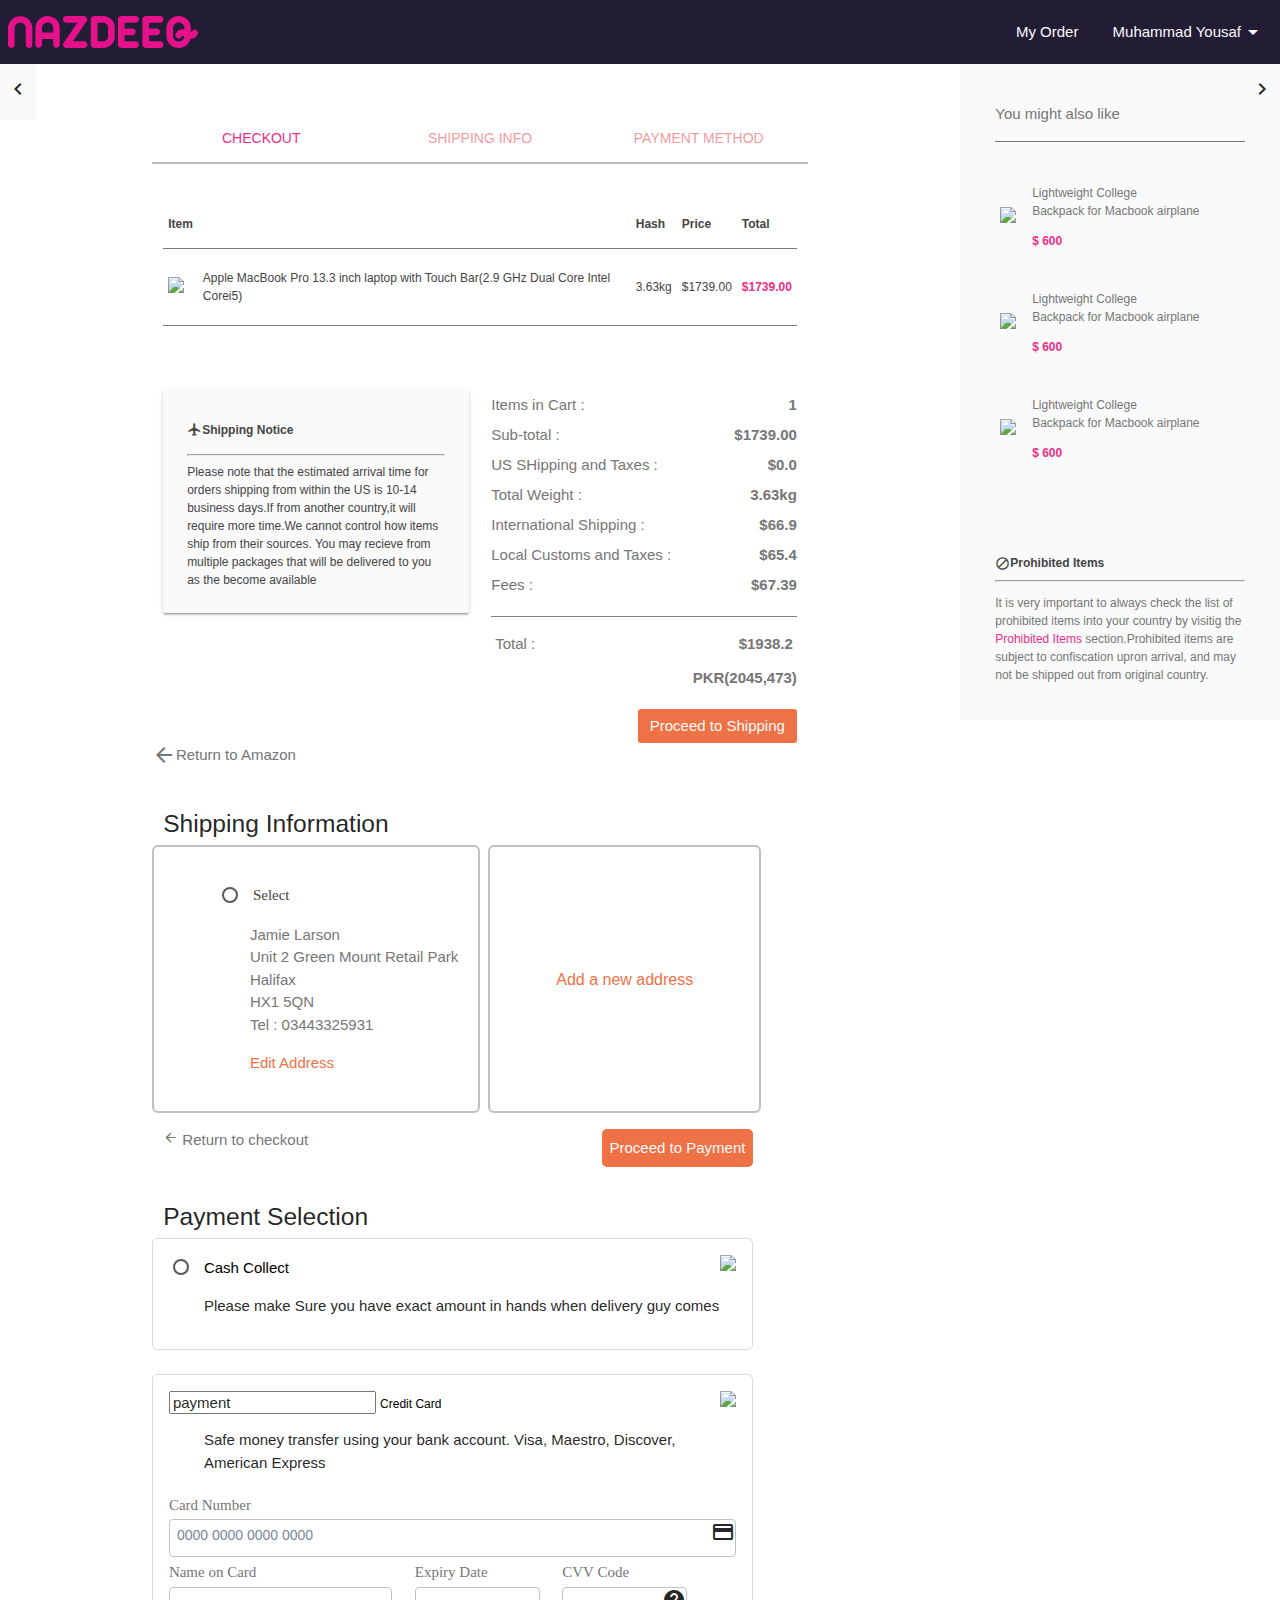
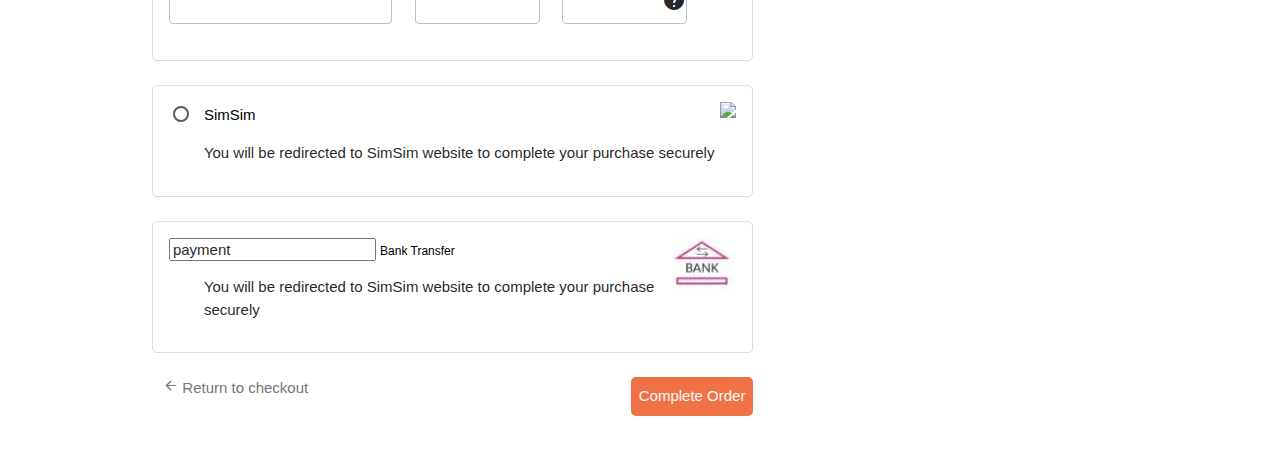
==== commit dc6b7630: "updated" ====
--- a/checkoutpage.html
+++ b/checkoutpage.html
@@ -78,11 +78,6 @@
 
                     </li>
                 </ul>
-
-
-
-
-
             </div>
         </nav>
     </div>
@@ -136,7 +131,7 @@
                         <li class="tab col s4"><a href="#test-swipe-3">PAYMENT METHOD</a></li>
                     </ul>
                 </div>
-                <div id="test-swipe-1" class="col s12">
+                <div id="test-swipe-1" class="col s12" style="outline:none">
                     <div class="site-theme-grey-text">
                         <table class="responsive-table co-table co-right-margin-colored">
                             <thead class="co-table-head">
@@ -215,7 +210,7 @@
                                     <p class="co-details-value">PKR(2045,473)</p>
                                 </div>
                                 <div class="right" style="padding-top:24px;">
-                                    <a href="#!" class="ak-button site-theme-orange site-theme-white-text">Proceed to Shipping</a>
+                                    <button class="ak-button site-theme-orange site-theme-white-text" onclick="$('ul.tabs').tabs('select_tab', 'test-swipe-2');">Proceed to Shipping</button>
                                 </div>
                             </div>
                             <div>
@@ -227,14 +222,111 @@
                         </div>
                     </div>
                 </div>
-
-                <div id="test-swipe-2" class="col s12">
-
-
+                <div id="test-swipe-2" class="col s12" style="outline:none">
+                    <div class="row">
+                        <div class="col l12 s12 m12">
+                            <h5 style="margin-top:16px;margin-bottom:8px;">Shipping Information</h5>
+                        </div>
+                        <div style="margin-bottom:8px; padding-left:64px;margin-right:8px;min-height:268px;display:flex;align-items:center" class="col l6 s12 m12 current-address site-theme-grey-text">
+                            <div><input type="radio" id="sel">
+                                <label style="font-family:'Roboto';" for="sel" class="site-theme-grey-text">Select</label>
+                                <p style="padding-left:32px;margin:0px;margin-top:16px;" class="site-theme-light-grey-text">Jamie Larson</p>
+                                <p style="padding-left:32px;margin:0px;" class="site-theme-light-grey-text">Unit 2 Green Mount Retail Park</p>
+                                <p style="padding-left:32px;margin:0px;" class="site-theme-light-grey-text">Halifax</p>
+                                <p style="padding-left:32px;margin:0px;" class="site-theme-light-grey-text">HX1 5QN</p>
+                                <p style="padding-left:32px;margin:0px;" class="site-theme-light-grey-text">Tel : <span>03443325931</span></p>
+                                <p style="padding-left:32px;margin:0px;margin-top:16px"><a class="site-theme-orange-text" href="#">Edit Address</a></p>
+                            </div>
+                        </div>
+
+                        <div style="min-height:268px;" class="col l5     s12 m12 current-address add-address">
+                            <h5 style="font-size:16px;" class="center site-theme-orange-text">Add a new address</h5>
+                        </div>
+                        <div style="padding-right:0px;margin-top:8px;" class="col l11 s12 m12">
+                            <i class="tiny material-icons site-theme-light-grey-text">arrow_back</i>
+                            <a href="#!" style="display:inline" class="site-theme-light-grey-text left-align" onclick="$('ul.tabs').tabs('select_tab', 'test-swipe-1');">Return to checkout</a>
+                            <a style="display:inline;" class="right pay-btn site-theme-orange site-theme-white-text site-anime site-btn-hover" onclick="$('ul.tabs').tabs('select_tab', 'test-swipe-3');">Proceed to Payment</a>
+                        </div>
+                    </div>
 
                 </div>
-                <div id="test-swipe-3" class="col s12"></div>
-
+                <div id="test-swipe-3" class="col s12" style="outline:none">
+                    <div style=" margin-bottom: 24px;" class="row">
+                        <div class="col l12 s12 m12">
+                            <h5 style="margin-top:16px;margin-bottom:8px">Payment Selection</h5>
+                        </div>
+                        <div style="padding:16px;" class="col l11 s12 m12 cash-collect marg-btm">
+                            <div>
+                                <input id="cash" name="payment" type="radio" value="payment">
+                                <label class="left-align" for="cash">Cash Collect</label>
+                                <img class="right" src="assets/cash.jpg">
+                            </div>
+                            <p class=left-align " style="margin-right:16px; " >Please make Sure you have exact amount in hands when delivery guy comes</p>
+                                
+                        </div>
+                        <div style="padding:16px; " class="col l11 s12 m12 cash-collect marg-btm ">
+                                <div>
+                                    <input id="ccard " name="payment " type="radio " value="payment ">
+                                    <label class="left-align " for="ccard ">Credit Card</label>
+                                    <img class="right " src="assets/ccards.jpg "> 
+                                </div>
+                                <p class=left-align" style="margin-right:16px; ">Safe money transfer using your bank account. Visa, Maestro, Discover, American Express</p>
+
+                            <div class="row">
+
+                                <div class="col l12 m12 s12">
+                                    <h6>Card Number</h6>
+                                    <div style="border-radius:4px;height:2.5rem;display:flex;align-items:flex-start; border:1px solid #c0c0c0;">
+                                        <input class="ak-field-text ak-text-mod" placeholder="0000 0000 0000 0000">
+                                        <i class="material-icons">credit_card</i>
+                                    </div>
+                                </div>
+                                <div class="col l5 m12 s12">
+                                    <h6>Name on Card</h6>
+                                    <div style="border-radius:4px;height:2.5rem;display:flex;align-items:flex-start; border:1px solid #c0c0c0;">
+                                        <input class="ak-field-text ak-text-mod">
+                                    </div>
+                                </div>
+                                <div class="col l3 m12 s12">
+                                    <h6>Expiry Date</h6>
+                                    <div style="border-radius:4px;height:2.5rem;display:flex;align-items:flex-start; border:1px solid #c0c0c0;">
+                                        <input class="ak-field-text ak-text-mod">
+                                    </div>
+                                </div>
+                                <div class="col l3 m12 s12">
+                                    <h6>CVV Code</h6>
+                                    <div style="border-radius:4px;height:2.5rem;display:flex;align-items:flex-start; border:1px solid #c0c0c0;">
+                                        <input class="ak-field-text ak-text-mod">
+                                        <i class="material-icons">help</i>
+                                    </div>
+                                </div>
+                            </div>
+                        </div>
+                        <div style="padding:16px;" class="col l11 s12 m12 cash-collect marg-btm">
+                            <div>
+                                <input id="simsim" name="payment" type="radio" value="payment">
+                                <label class="left-align" for="simsim">SimSim</label>
+                                <img class="right" src="assets/simsim.jpg">
+                            </div>
+                            <p class=left-align " style="margin-right:16px; " >You will be redirected to SimSim website to complete your purchase securely</p>
+                                    
+                            </div>
+                        <div style="padding:16px; " class="col l11 s12 m12 cash-collect marg-btm ">
+                                    <div>
+                                    <input id="bank " name="payment " type="radio " value="payment ">
+                                    <label class="left-align " for="bank ">Bank Transfer</label> 
+                                    <img class="right " src="assets/bank.jpg ">
+                                    </div>
+                                     <p class=left-align" style="margin-right:16px; ">You will be redirected to SimSim website to complete your purchase securely</p>
+
+                        </div>
+                        <div style="padding-right:0px;" class="col l11 s12 m12">
+                            <i class="tiny material-icons site-theme-light-grey-text">arrow_back</i>
+                            <a href="#!" style="display:inline" class="site-theme-light-grey-text left-align" onclick="$('ul.tabs').tabs('select_tab', 'test-swipe-1');">Return to checkout</a>
+                            <a style="display:inline;" class="right pay-btn site-theme-orange site-theme-white-text site-anime site-btn-hover">Complete Order</a>
+                        </div>
+                    </div>
+                </div>
             </div>
         </div>
 
@@ -292,10 +384,7 @@
             </div>
         </div>
 
-
     </div>
-
-
 
 
 
@@ -313,6 +402,7 @@
         $(document).ready(function() {
             $(document).ready(function() {
                 $('select').material_select();
+                $(".add-address").height($(".add-address").prev().height());
             });
             var bl = [
                 [{
--- a/css/checkout.css
+++ b/css/checkout.css
@@ -1,131 +1,205 @@
-
-.co-m-heading{
-	text-align: center;
-	font-family: 'Ubuntu';
-}
-
-.container{
+.co-m-heading {
+    text-align: center;
+    font-family: 'Ubuntu';
+}
+
+.container {
     margin-top: 50px !important;
 }
-.co-p-amazon{
+
+.co-p-amazon {
     border-bottom: 1px solid #EC2F85;
     width: 100%;
 }
 
-.co-payment-grid{
+.co-payment-grid {
     margin-top: 52px;
     border-left: 6px solid #eceff1;
     border-right: 6px solid #eceff1;
 }
-.co-table-head{
-    border-color: #EC2F85 !important;
-}
-.co-table-head th{
+
+.co-table-head {
+    border-color: #777777 !important;
+}
+
+.co-table-head th {
     font-size: 12px !important;
 }
-.co-item-img{
-    height: 30px;
-    width: 65px;
-}
-.co-table{
+
+.co-item-img {
+    height: 50px;
+}
+
+.co-table {
+    margin-top: 36px;
     border-bottom: 1px solid grey;
 }
 
-.card-title{
+.card-title {
     font-size: 12px !important;
     font-weight: bold !important;
     color: #444444;
 }
 
-.card-title ~ p{
+.card-title~p {
     font-size: 12px !important;
 }
-.bold{
+
+.bold {
     font-weight: bold;
 }
 
-.bill-items p{
+.bill-items p {
     display: inline !important;
 }
 
-.co-details{
+.co-details {
     display: flex;
     align-content: center;
     line-height: 1;
     margin-bottom: -15px;
-    
-}
-.co-details-value{
+}
+
+.co-details-value {
     width: 40%;
     font-weight: bold;
+    color: #767676;
+    text-align: right;
+    padding-left: 6px;
+}
+
+.co-details-title {
+    width: 60%;
+    color: #767676;
     text-align: left;
-    padding-left: 6px;
-}
-
-.co-details-title{
-    width:60%;
-    text-align: right;
-    
-}
-.small{
-    color:#EC2F85 !important;
-}
-
-.co-invoice-box{
+}
+
+.co-total-detail {
+    margin-top: 24px;
+    padding: 4px;
+    border-top: 1px solid grey
+}
+
+.small {
+    color: #EC2F85 !important;
+}
+
+.co-invoice-box {
     margin-top: 8px !important;
 }
 
-.co-right-margin-colored{
-}
-
-.co-back{
-    color: #EC2F85 !important; 
-}
-
-.co-radio-label{
+.co-right-margin-colored {}
+
+.co-back {
+    color: #EC2F85 !important;
+}
+
+.co-radio-label {
     font-size: 12px;
 }
 
-.medium{
+.medium {
     color: #EC2F85;
 }
-.co-button{
+
+.co-button {
     padding: 2px !important;
-    width:auto !important;
+    width: auto !important;
     width: 100% !important;
     -webkit-box-shadow: 0px 6px 0px #d44512;
     -moz-box-shadow: 0px 6px 0px #d44512;
     box-shadow: 0px 6px 0px #d44512;
 }
 
-.co-coupon-bar{
-    
+.co-coupon-bar {
     border-bottom: 1px solid #eceff1;
-    
-}
-
-.co-icon-c{
+}
+
+.co-icon-c {
     display: flex;
-    align-items:stretch;
+    align-items: stretch;
     font-style: italic;
     font-size: 12px;
 }
 
-.ak-field-text{
+.ak-field-text {
     height: 30px !important;
 }
-.ak-field-number{
+
+.ak-field-number {
     height: 30px !important;
 }
 
-.co-icon-c .tiny{
-    color:#ef7246 !important;
-}
-
-.co-submit-btn{
+.co-icon-c .tiny {
+    color: #ef7246 !important;
+}
+
+.co-submit-btn {
     width: 100% !important;
 }
-.co-disc{
+
+.co-disc {
     font-size: 10px !important;
 }
 
+.current-address{
+    border: 2px solid #C0C0C0 !important;
+    border-radius:6px !important;
+}
+.pay-btn{
+    padding:8px !important;
+    border-radius:5px !important;
+    margin-right: 0px !important;
+}
+
+.cash-collect{
+    border: 1.5px solid #DCDCDC;
+    border-radius: 5px;
+}
+
+.cash-collect p{
+    padding-left:35px !important; 
+}
+
+.marg-btm{
+    margin-bottom: 24px !important;
+}
+
+label{
+    color: black !important;
+    
+}
+
+.ak-text-mod{
+    background: white !important;
+    border:none !important;
+    border-bottom: none!important;
+}
+.ak-text-mod:hover{
+    background: none!important;
+}
+
+h6{
+    color:#767676 !important;
+    font-family: 'Roboto' !important;   
+}
+
+.add-address{
+    height: 90%; 
+    width:100%;
+    display:flex;
+    align-items: center;
+    justify-content: center;
+}
+
+@media only screen and (min-width: 992px) and (max-width:1200px) {
+    .add-address{
+        min-height: 277.5px !important;
+    }
+}
+
+@media only screen and (min-width: 1201px) and (max-width:1234px) {
+    .add-address{
+        min-height: 288px !important;
+    }
+}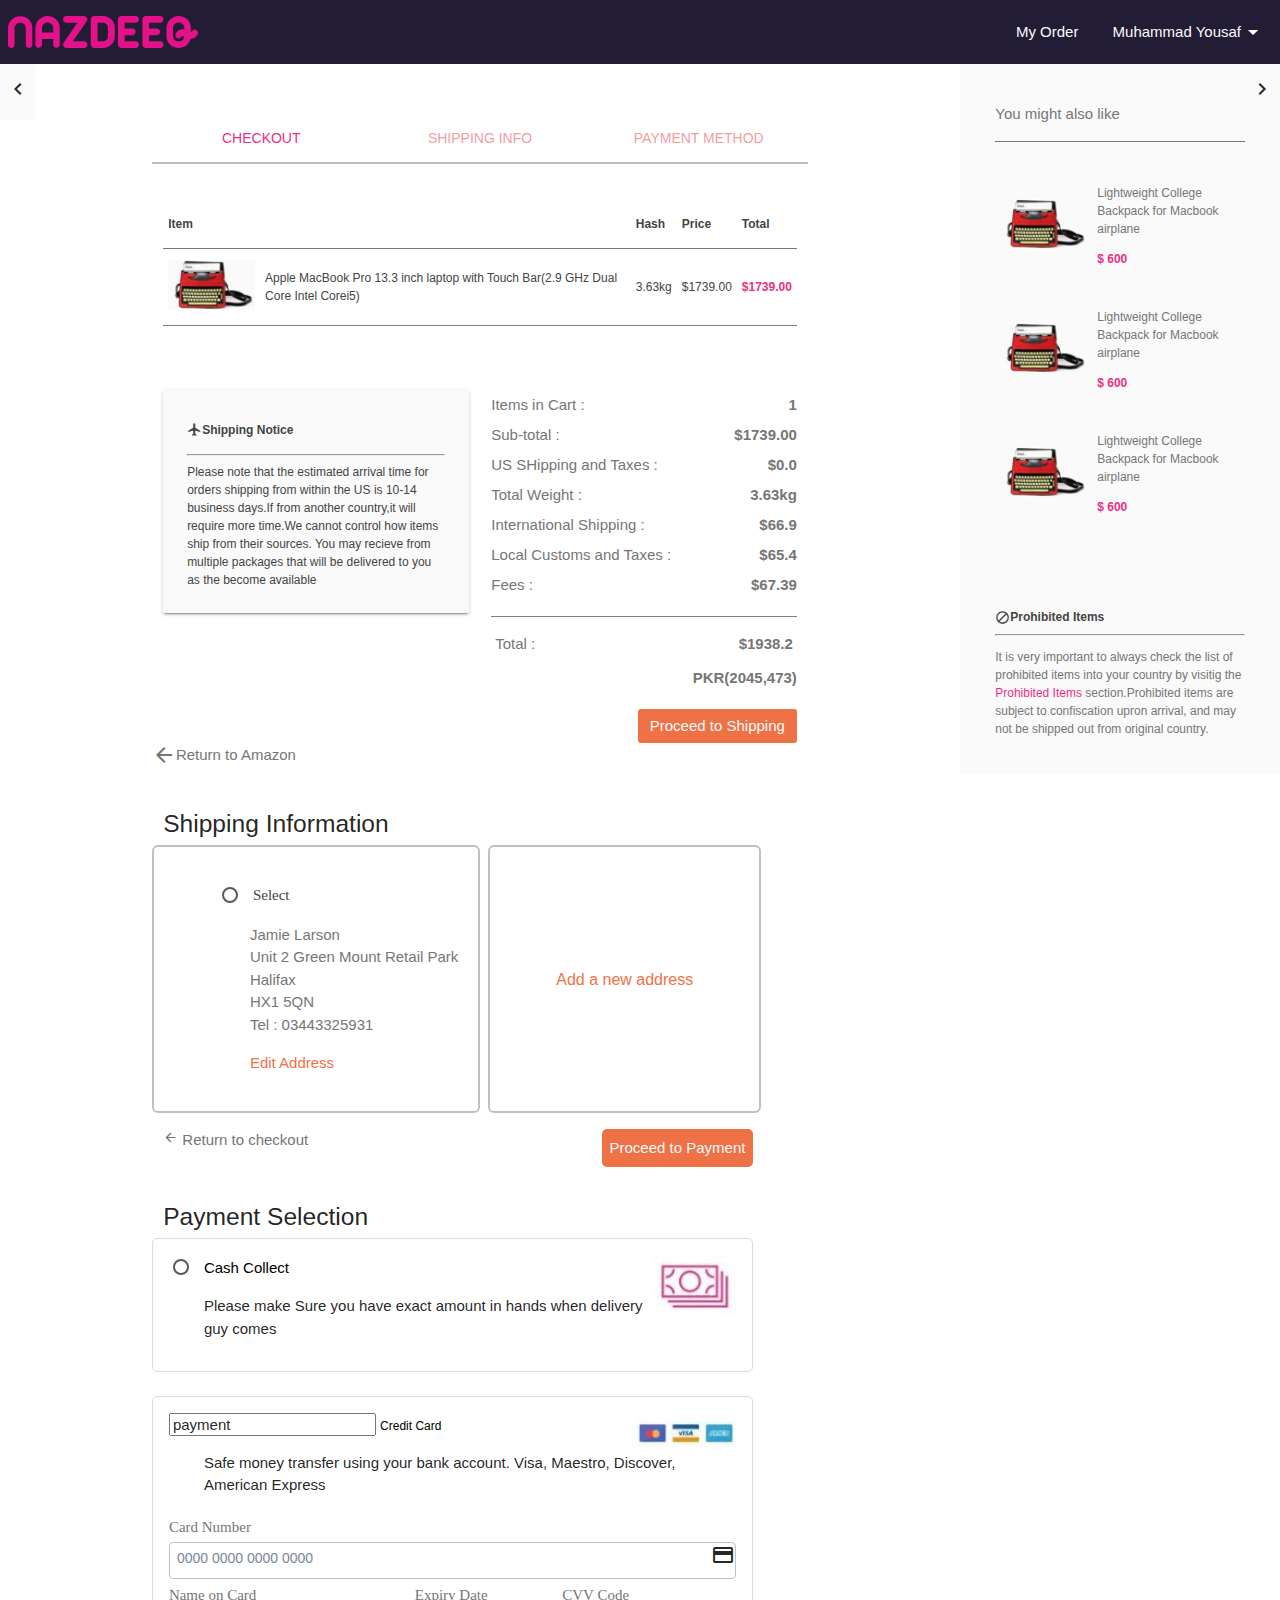
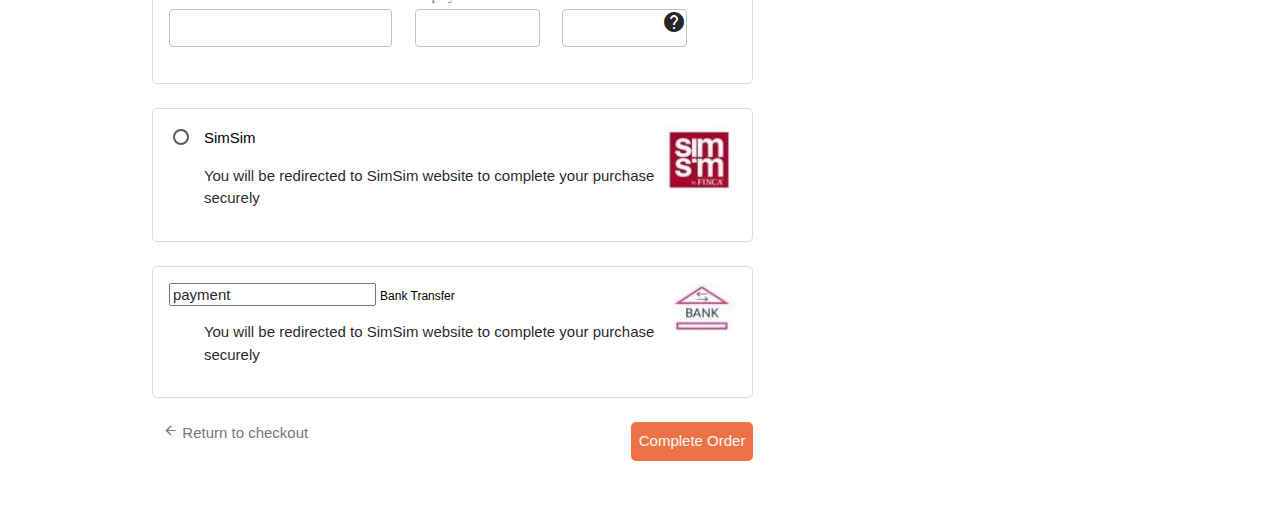
==== commit 1d1d7c04: "update" ====
--- a/checkoutpage.html
+++ b/checkoutpage.html
@@ -259,7 +259,7 @@
                             <div>
                                 <input id="cash" name="payment" type="radio" value="payment">
                                 <label class="left-align" for="cash">Cash Collect</label>
-                                <img class="right" src="assets/cash.jpg">
+                                <img class="right" src="assets/ccash.jpg">
                             </div>
                             <p class=left-align " style="margin-right:16px; " >Please make Sure you have exact amount in hands when delivery guy comes</p>
                                 
@@ -391,7 +391,6 @@
     <script src="theWebAPI/jQuery.min.js"></script>
     <script src="theWebAPI/materialize/js/materialize.min.js"></script>
     <script type="text/javascript " src="theWebAPI/slick.js "></script>
-    <script type="text/javascript" src="js/commonScript.js"></script>
     <script type="text/javascript" src="js/index.js"></script>
 
 
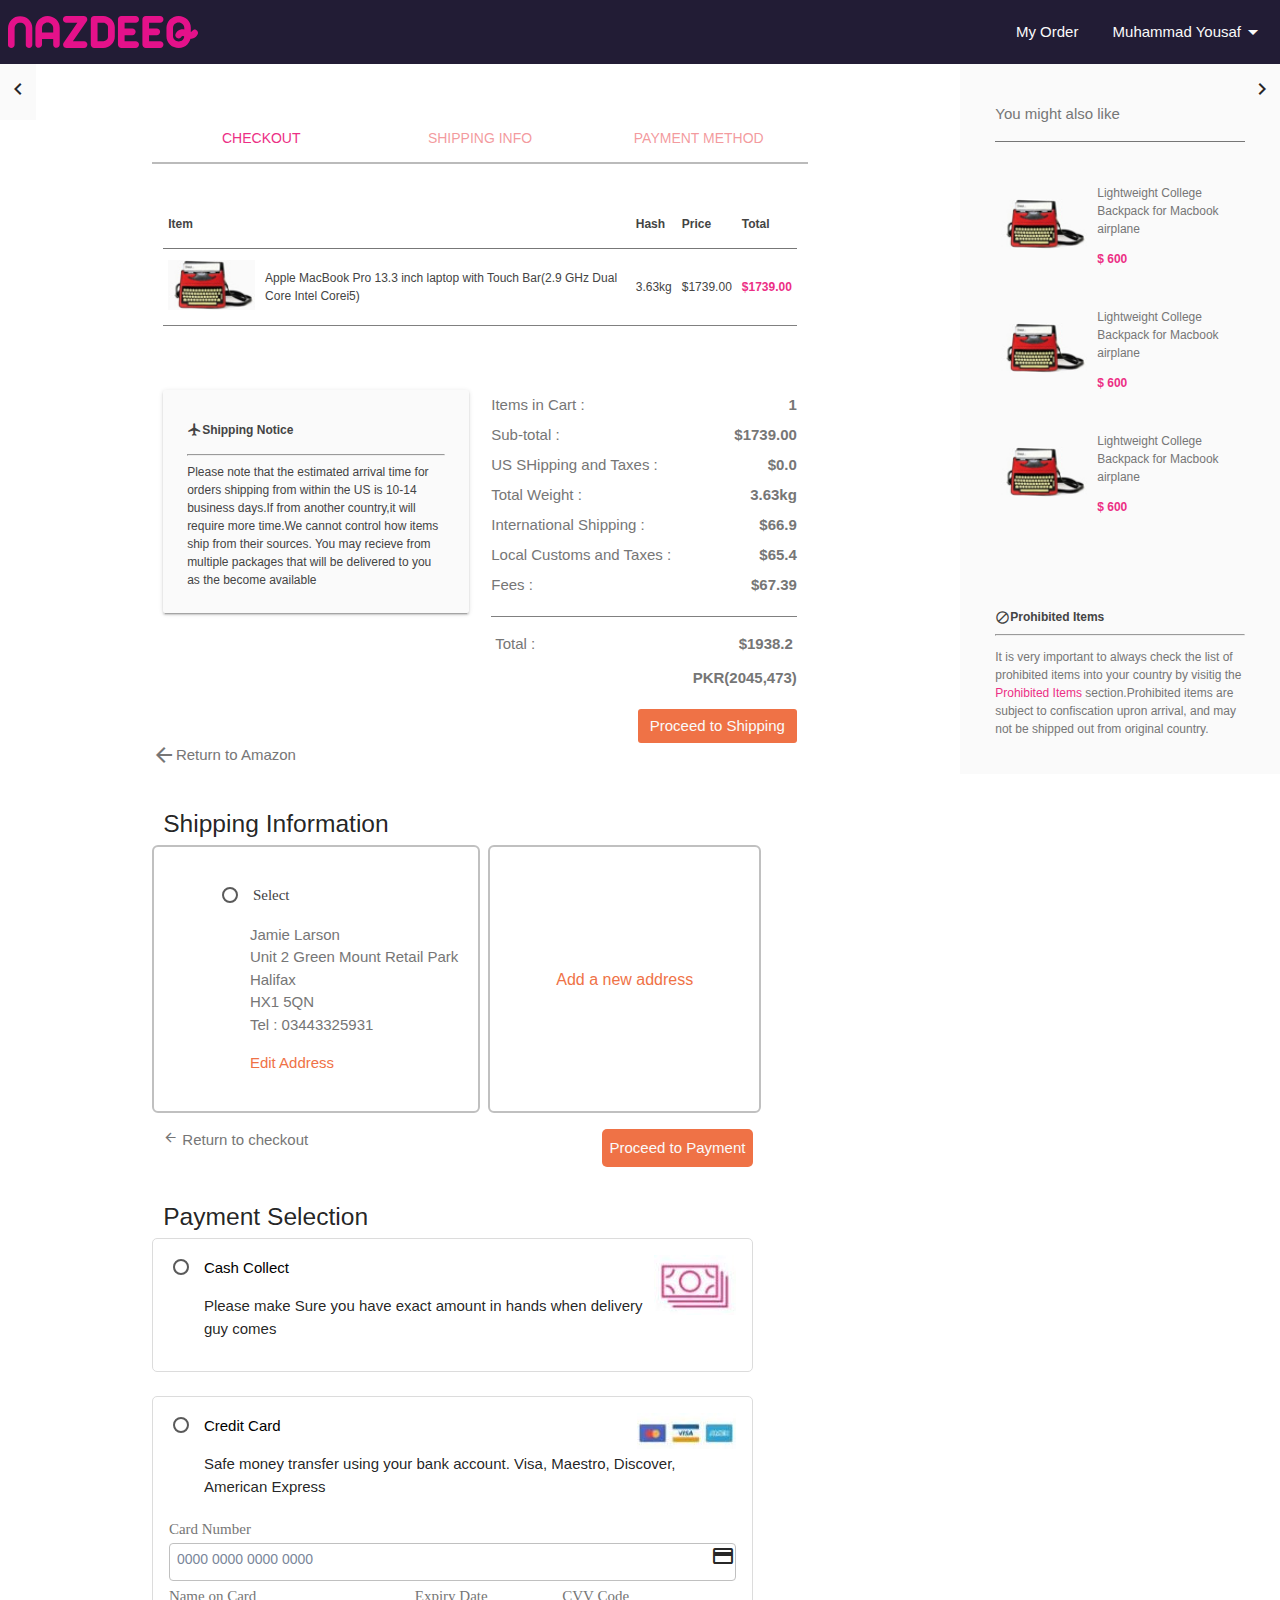
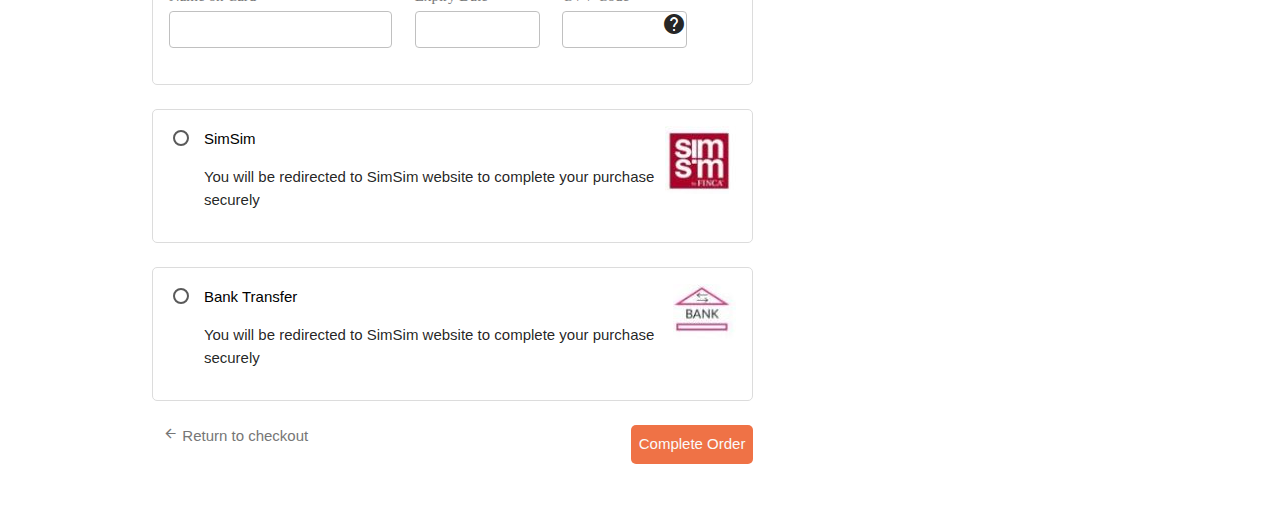
==== commit f64dc1d8: "n" ====
--- a/checkoutpage.html
+++ b/checkoutpage.html
@@ -214,7 +214,7 @@
                                 </div>
                             </div>
                             <div>
-                                <a href="!#" class="site-theme-light-grey-text" style="display:inline-flex;align-items:center">
+                                <a href="#!" class="site-theme-light-grey-text" style="display:inline-flex;align-items:center">
                                     <i class="material-icons">arrow_back</i><span> Return to Amazon</span>
                                 </a>
                             </div>
@@ -261,69 +261,69 @@
                                 <label class="left-align" for="cash">Cash Collect</label>
                                 <img class="right" src="assets/ccash.jpg">
                             </div>
-                            <p class=left-align " style="margin-right:16px; " >Please make Sure you have exact amount in hands when delivery guy comes</p>
-                                
+                            <p class="left-align " style="margin-right:16px; ">Please make Sure you have exact amount in hands when delivery guy comes</p>
+
                         </div>
                         <div style="padding:16px; " class="col l11 s12 m12 cash-collect marg-btm ">
-                                <div>
-                                    <input id="ccard " name="payment " type="radio " value="payment ">
-                                    <label class="left-align " for="ccard ">Credit Card</label>
-                                    <img class="right " src="assets/ccards.jpg "> 
-                                </div>
-                                <p class=left-align" style="margin-right:16px; ">Safe money transfer using your bank account. Visa, Maestro, Discover, American Express</p>
-
-                            <div class="row">
-
-                                <div class="col l12 m12 s12">
+                            <div>
+                                <input id="ccard " name="payment " type="radio" value="payment ">
+                                <label class="left-align " for="ccard ">Credit Card</label>
+                                <img class="right " src="assets/ccards.jpg ">
+                            </div>
+                            <p class="left-align " style="margin-right:16px; ">Safe money transfer using your bank account. Visa, Maestro, Discover, American Express</p>
+
+                            <div class="row ">
+
+                                <div class="col l12 m12 s12 ">
                                     <h6>Card Number</h6>
-                                    <div style="border-radius:4px;height:2.5rem;display:flex;align-items:flex-start; border:1px solid #c0c0c0;">
-                                        <input class="ak-field-text ak-text-mod" placeholder="0000 0000 0000 0000">
-                                        <i class="material-icons">credit_card</i>
+                                    <div style="border-radius:4px;height:2.5rem;display:flex;align-items:flex-start; border:1px solid #c0c0c0; ">
+                                        <input class="ak-field-text ak-text-mod " placeholder="0000 0000 0000 0000 ">
+                                        <i class="material-icons ">credit_card</i>
                                     </div>
                                 </div>
-                                <div class="col l5 m12 s12">
+                                <div class="col l5 m12 s12 ">
                                     <h6>Name on Card</h6>
-                                    <div style="border-radius:4px;height:2.5rem;display:flex;align-items:flex-start; border:1px solid #c0c0c0;">
-                                        <input class="ak-field-text ak-text-mod">
+                                    <div style="border-radius:4px;height:2.5rem;display:flex;align-items:flex-start; border:1px solid #c0c0c0; ">
+                                        <input class="ak-field-text ak-text-mod ">
                                     </div>
                                 </div>
-                                <div class="col l3 m12 s12">
+                                <div class="col l3 m12 s12 ">
                                     <h6>Expiry Date</h6>
-                                    <div style="border-radius:4px;height:2.5rem;display:flex;align-items:flex-start; border:1px solid #c0c0c0;">
-                                        <input class="ak-field-text ak-text-mod">
+                                    <div style="border-radius:4px;height:2.5rem;display:flex;align-items:flex-start; border:1px solid #c0c0c0; ">
+                                        <input class="ak-field-text ak-text-mod ">
                                     </div>
                                 </div>
-                                <div class="col l3 m12 s12">
+                                <div class="col l3 m12 s12 ">
                                     <h6>CVV Code</h6>
-                                    <div style="border-radius:4px;height:2.5rem;display:flex;align-items:flex-start; border:1px solid #c0c0c0;">
-                                        <input class="ak-field-text ak-text-mod">
-                                        <i class="material-icons">help</i>
+                                    <div style="border-radius:4px;height:2.5rem;display:flex;align-items:flex-start; border:1px solid #c0c0c0; ">
+                                        <input class="ak-field-text ak-text-mod ">
+                                        <i class="material-icons ">help</i>
                                     </div>
                                 </div>
                             </div>
                         </div>
-                        <div style="padding:16px;" class="col l11 s12 m12 cash-collect marg-btm">
+                        <div style="padding:16px; " class="col l11 s12 m12 cash-collect marg-btm ">
                             <div>
-                                <input id="simsim" name="payment" type="radio" value="payment">
-                                <label class="left-align" for="simsim">SimSim</label>
-                                <img class="right" src="assets/simsim.jpg">
-                            </div>
-                            <p class=left-align " style="margin-right:16px; " >You will be redirected to SimSim website to complete your purchase securely</p>
-                                    
-                            </div>
+                                <input id="simsim " name="payment " type="radio" value="payment ">
+                                <label class="left-align " for="simsim ">SimSim</label>
+                                <img class="right " src="assets/simsim.jpg ">
+                            </div>
+                            <p class="left-align " style="margin-right:16px; ">You will be redirected to SimSim website to complete your purchase securely</p>
+
+                        </div>
                         <div style="padding:16px; " class="col l11 s12 m12 cash-collect marg-btm ">
-                                    <div>
-                                    <input id="bank " name="payment " type="radio " value="payment ">
-                                    <label class="left-align " for="bank ">Bank Transfer</label> 
-                                    <img class="right " src="assets/bank.jpg ">
-                                    </div>
-                                     <p class=left-align" style="margin-right:16px; ">You will be redirected to SimSim website to complete your purchase securely</p>
-
-                        </div>
-                        <div style="padding-right:0px;" class="col l11 s12 m12">
-                            <i class="tiny material-icons site-theme-light-grey-text">arrow_back</i>
-                            <a href="#!" style="display:inline" class="site-theme-light-grey-text left-align" onclick="$('ul.tabs').tabs('select_tab', 'test-swipe-1');">Return to checkout</a>
-                            <a style="display:inline;" class="right pay-btn site-theme-orange site-theme-white-text site-anime site-btn-hover">Complete Order</a>
+                            <div>
+                                <input id="bank " name="payment " type="radio" value="payment ">
+                                <label class="left-align " for="bank ">Bank Transfer</label>
+                                <img class="right " src="assets/bank.jpg ">
+                            </div>
+                            <p class="left-align " style="margin-right:16px; ">You will be redirected to SimSim website to complete your purchase securely</p>
+
+                        </div>
+                        <div style="padding-right:0px; " class="col l11 s12 m12 ">
+                            <i class="tiny material-icons site-theme-light-grey-text ">arrow_back</i>
+                            <a href="#! " style="display:inline " class="site-theme-light-grey-text left-align " onclick="$( 'ul.tabs').tabs( 'select_tab', 'test-swipe-1'); ">Return to checkout</a>
+                            <a style="display:inline; " class="right pay-btn site-theme-orange site-theme-white-text site-anime site-btn-hover ">Complete Order</a>
                         </div>
                     </div>
                 </div>
@@ -331,40 +331,40 @@
         </div>
 
 
-        <div class="col l3 hide-on-med-and-down site-theme-white">
-            <div style="padding:24px;" class="site-theme-light-grey-text">
+        <div class="col l3 hide-on-med-and-down site-theme-white ">
+            <div style="padding:24px; " class="site-theme-light-grey-text ">
                 <p>
                     You might also like
                 </p>
-                <div class="divider site-theme-light-grey"></div>
+                <div class="divider site-theme-light-grey "></div>
                 <br>
-                <table style="border-bottom:0px solid #767676;margin-bottom:72px;">
+                <table style="border-bottom:0px solid #767676;margin-bottom:72px; ">
                     <tbody>
-                        <tr style="font-size:12px;">
+                        <tr style="font-size:12px; ">
                             <td>
-                                <img class="co-item-img" src=" assets/img/abi1.png" />
+                                <img class="co-item-img " src=" assets/img/abi1.png " />
                             </td>
                             <td>
                                 <p>Lightweight College<br> Backpack for Macbook airplane</p>
-                                <p class="site-theme-pink-text fw-600">$ 600</p>
+                                <p class="site-theme-pink-text fw-600 ">$ 600</p>
                             </td>
                         </tr>
-                        <tr style="font-size:12px;">
+                        <tr style="font-size:12px; ">
                             <td>
-                                <img class="co-item-img" src=" assets/img/abi1.png" />
+                                <img class="co-item-img " src=" assets/img/abi1.png " />
                             </td>
                             <td>
                                 <p>Lightweight College<br> Backpack for Macbook airplane</p>
-                                <p class="site-theme-pink-text fw-600">$ 600</p>
+                                <p class="site-theme-pink-text fw-600 ">$ 600</p>
                             </td>
                         </tr>
-                        <tr style="font-size:12px;">
+                        <tr style="font-size:12px; ">
                             <td>
-                                <img class="co-item-img" src=" assets/img/abi1.png" />
+                                <img class="co-item-img " src=" assets/img/abi1.png " />
                             </td>
                             <td>
                                 <p>Lightweight College<br> Backpack for Macbook airplane</p>
-                                <p class="site-theme-pink-text fw-600">$ 600</p>
+                                <p class="site-theme-pink-text fw-600 ">$ 600</p>
                             </td>
                         </tr>
 
@@ -372,11 +372,11 @@
                 </table>
 
                 <div>
-                    <div class="card-content site-theme-light-grey-text">
-
-                        <span class="card-title" style="display: flex;align-items: center;"><i class="tiny material-icons">block</i>Prohibited Items</span>
+                    <div class="card-content site-theme-light-grey-text ">
+
+                        <span class="card-title " style="display: flex;align-items: center; "><i class="tiny material-icons ">block</i>Prohibited Items</span>
                         <hr/>
-                        <p>It is very important to always check the list of prohibited items into your country by visitig the <a class="site-theme-pink-text">Prohibited Items</a> section.Prohibited items are subject to confiscation upron arrival, and may
+                        <p>It is very important to always check the list of prohibited items into your country by visitig the <a class="site-theme-pink-text ">Prohibited Items</a> section.Prohibited items are subject to confiscation upron arrival, and may
                             not be shipped out from original country. </p>
                     </div>
 
@@ -388,10 +388,38 @@
 
 
 
-    <script src="theWebAPI/jQuery.min.js"></script>
-    <script src="theWebAPI/materialize/js/materialize.min.js"></script>
+
+    <script src="theWebAPI/jQuery.min.js "></script>
+    <script src="theWebAPI/materialize/js/materialize.min.js "></script>
     <script type="text/javascript " src="theWebAPI/slick.js "></script>
-    <script type="text/javascript" src="js/index.js"></script>
+    <script>
+        ////////////////////////////////////////////////
+        // This function triggers the events when the
+        // view is scrolled.
+        // Input : 
+        //      - element : jQuery element e.g. $(".something").
+        //      - offset : some ratio of the window height e.g. $(window).height() / 2.5;
+        //      - globalvariable_r : a global variable flag to save the state of the trigger e.g. var aboutUsDivImageAnimeTrigger_flag = { flag: false };
+        //      - callback : the function is called which the function triggers e.g. function(){ //code }
+        ////////////////////////////////////////////////
+        function onScrollAction(element, offset, globalvariable_r, callback) {
+            if (!element.length) {
+                return;
+            }
+            var top = element.offset().top - $(window).scrollTop();
+            var trigger_offset = $(window).innerHeight() - offset;
+            if (top <= trigger_offset && globalvariable_r.flag == false) {
+                callback();
+                globalvariable_r.flag = true;
+                //console.log( element.attr("class") +" lepos = " + top + " " + trigger_offset + " " + globalvariable_r.flag);
+            } else if (top > trigger_offset && globalvariable_r.flag == true) {
+                callback();
+                globalvariable_r.flag = false;
+                //console.log( element.attr("class") +" lepos = " + top + " " + trigger_offset + " " + globalvariable_r.flag);
+            }
+        }
+    </script>
+    <script type="text/javascript " src="js/index.js "></script>
 
 
     <script>
@@ -401,7 +429,7 @@
         $(document).ready(function() {
             $(document).ready(function() {
                 $('select').material_select();
-                $(".add-address").height($(".add-address").prev().height());
+                $(".add-address ").height($(".add-address ").prev().height());
             });
             var bl = [
                 [{
@@ -463,10 +491,10 @@
                 }]
             ];
 
-            $(".slick-slider-handle").append(iAmazonBanner(bl))
+            $(".slick-slider-handle ").append(iAmazonBanner(bl))
             $('.slick-slider-handle').slick({
-                prevArrow: ".a-prev-btn",
-                nextArrow: ".a-next-btn"
+                prevArrow: ".a-prev-btn ",
+                nextArrow: ".a-next-btn "
             });
         });
     </script>
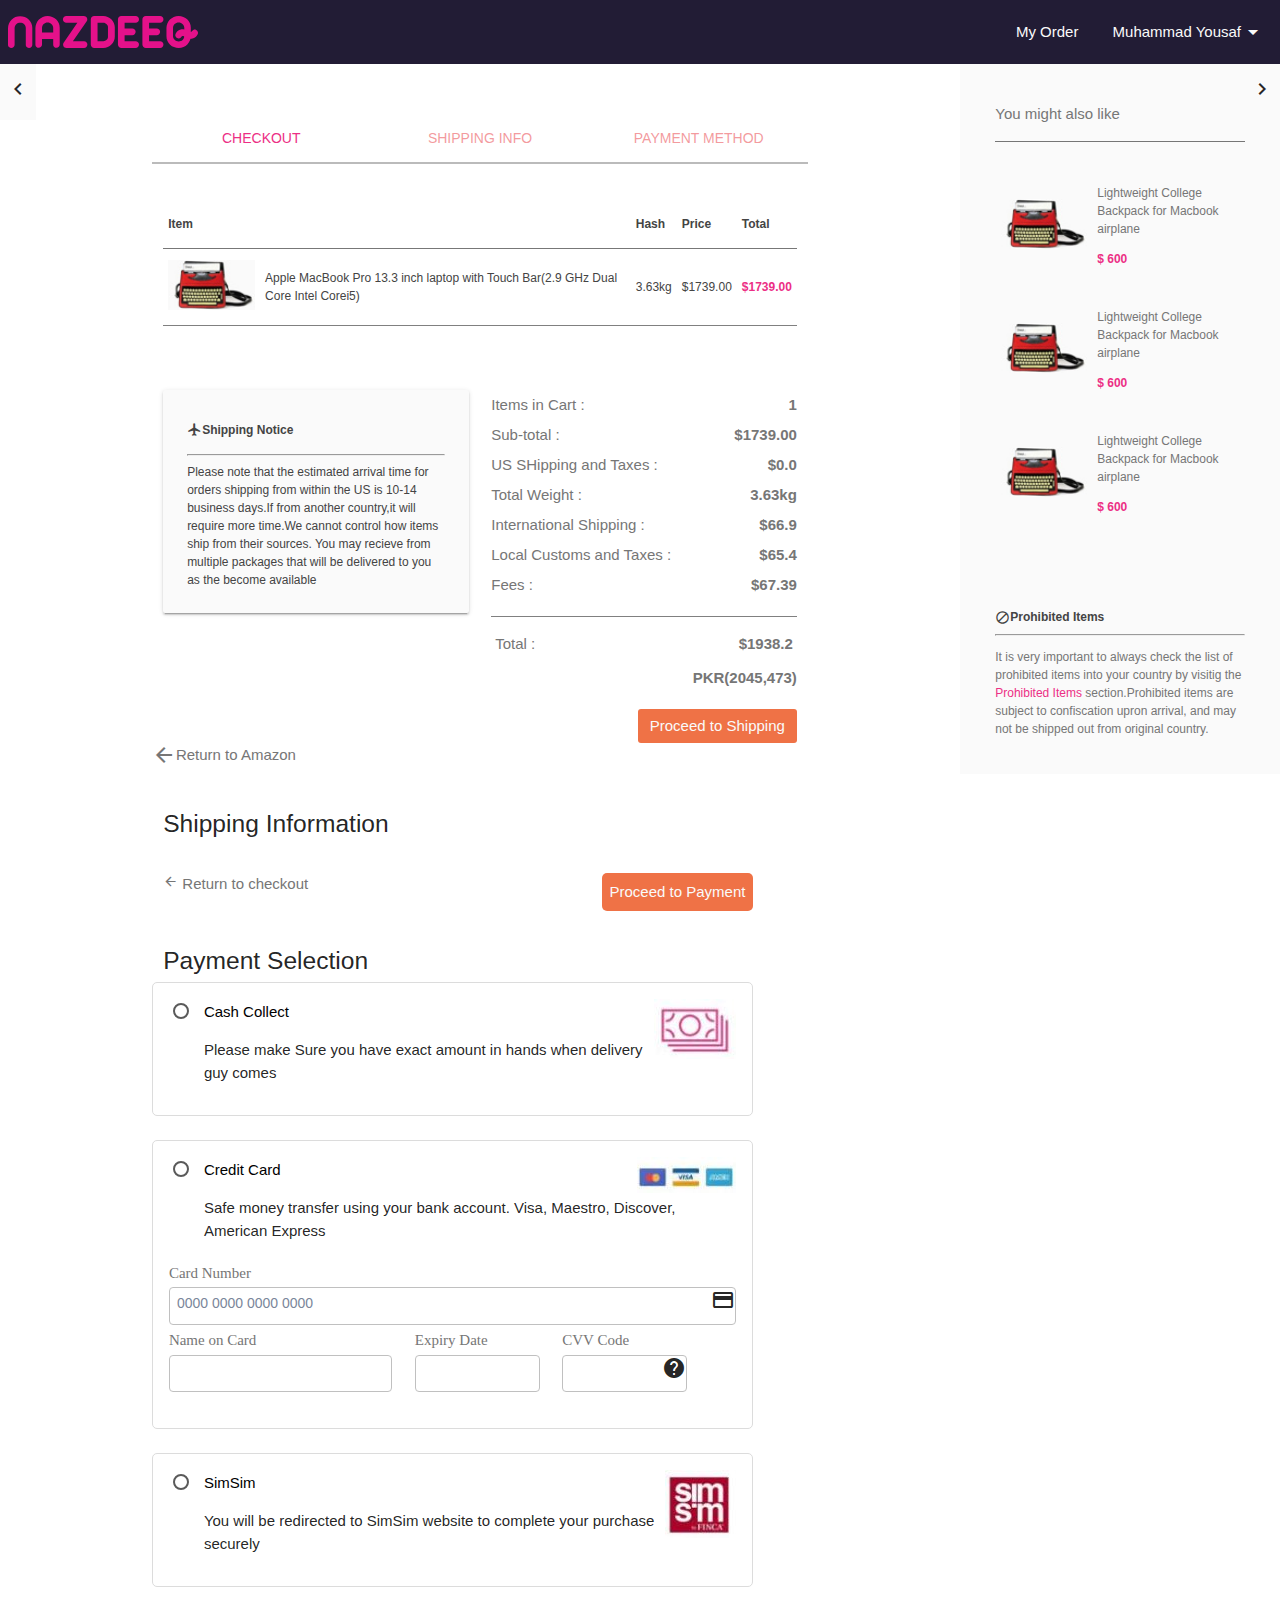
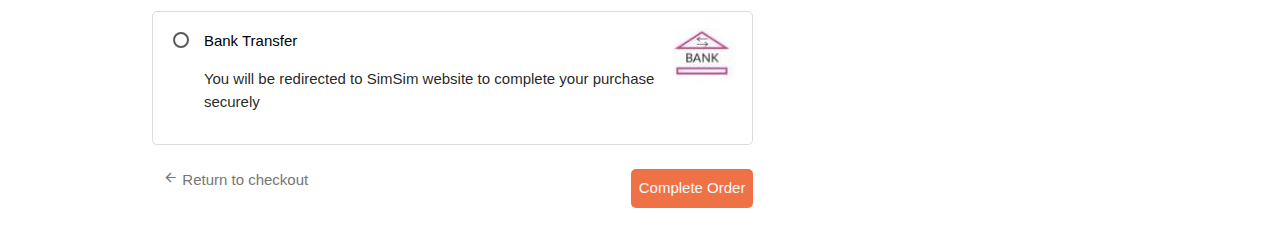
==== commit c2ae697e: "final updates" ====
--- a/checkoutpage.html
+++ b/checkoutpage.html
@@ -1,3 +1,38 @@
+<!--
+
+    In this page in the script there are two lists
+    One is the list of items which are to be shown
+    in the amazon interesting items banner (var bl) and the other 
+    it the address_list array. 
+
+    Formate is given as:
+    Amazon Banner List :- 
+    bl = [
+        [
+            {"img" : --- , "href" : --- }, ...   
+        ],
+        [
+            {"img" : --- , "href" : --- }, ...   
+        ], ...
+    ]
+    It is an array of arrays where each array can have 6 items. 
+    And each array coresponds to the group of items on one slide in  the banner.
+
+
+    The address list:-
+    address_list = [
+        {
+            "id": --- ,
+            "name": --- ,
+            "address": --- ,
+            "city": --- ,
+            "postalCode": --- ,
+            "tel": ---
+        }, ...
+        ];
+
+-->
+
 <!DOCTYPE html>
 <html>
 
@@ -227,21 +262,67 @@
                         <div class="col l12 s12 m12">
                             <h5 style="margin-top:16px;margin-bottom:8px;">Shipping Information</h5>
                         </div>
-                        <div style="margin-bottom:8px; padding-left:64px;margin-right:8px;min-height:268px;display:flex;align-items:center" class="col l6 s12 m12 current-address site-theme-grey-text">
-                            <div><input type="radio" id="sel">
-                                <label style="font-family:'Roboto';" for="sel" class="site-theme-grey-text">Select</label>
-                                <p style="padding-left:32px;margin:0px;margin-top:16px;" class="site-theme-light-grey-text">Jamie Larson</p>
-                                <p style="padding-left:32px;margin:0px;" class="site-theme-light-grey-text">Unit 2 Green Mount Retail Park</p>
-                                <p style="padding-left:32px;margin:0px;" class="site-theme-light-grey-text">Halifax</p>
-                                <p style="padding-left:32px;margin:0px;" class="site-theme-light-grey-text">HX1 5QN</p>
-                                <p style="padding-left:32px;margin:0px;" class="site-theme-light-grey-text">Tel : <span>03443325931</span></p>
-                                <p style="padding-left:32px;margin:0px;margin-top:16px"><a class="site-theme-orange-text" href="#">Edit Address</a></p>
-                            </div>
-                        </div>
-
-                        <div style="min-height:268px;" class="col l5     s12 m12 current-address add-address">
-                            <h5 style="font-size:16px;" class="center site-theme-orange-text">Add a new address</h5>
-                        </div>
+                        <div class="address-box row">
+
+                        </div>
+
+
+
+
+
+                        <!-- Modal Structure Adress Form -->
+                        <div id="modal1" class="modal">
+                            <div class="modal-content">
+                                <h4>Add a new Address</h4>
+
+                                <div class="row">
+                                    <form class="col s12" action="!#" onsubmit="return addNewAddress(this)">
+                                        <div class="row modal-form-row">
+                                            <div class="input-field col s12">
+                                                <input name="name" id="name_id" type="text" required class="validate site-theme-blue-text">
+                                                <label for="name_id" class="site-theme-blue-text">Name *</label>
+                                            </div>
+                                        </div>
+                                        <div class="row">
+                                            <div class="input-field col s12">
+                                                <input id="add_1_id" name="address_1" type="text" required class="validate  site-theme-blue-text">
+                                                <label for="add_1_id" class=" site-theme-blue-text">Address Line 1 *</label>
+                                            </div>
+                                        </div>
+                                        <div class="row">
+                                            <div class="input-field col s12">
+                                                <input id="add_2_id" name="address_2" type="text" class="site-theme-blue-text">
+                                                <label for="add_2_id" class=" site-theme-blue-text">Address Line 2 </label>
+                                            </div>
+                                        </div>
+                                        <div class="row">
+                                            <div class="input-field col s12">
+                                                <input id="city_id" name="city" type="text" required class="site-theme-blue-text">
+                                                <label for="city_id" class=" site-theme-blue-text">City *</label>
+                                            </div>
+                                        </div>
+                                        <div class="row">
+                                            <div class="input-field col s12">
+                                                <input id="pc_id" name="postalCode" type="text" required class="site-theme-blue-text">
+                                                <label for="pc_id" class=" site-theme-blue-text">Postal Code </label>
+                                            </div>
+                                        </div>
+                                        <div class="row">
+                                            <div class="input-field col s12">
+                                                <input id="tel_id" name="tel" type="text" required class="site-theme-blue-text">
+                                                <label for="tel_id" class=" site-theme-blue-text">Tel *</label>
+                                            </div>
+                                        </div>
+                                        <div class="row center">
+                                            <input type="submit" value="Submit" class="ak-button site-theme-orange site-theme-white-text">
+                                        </div>
+                                    </form>
+                                </div>
+                            </div>
+                        </div>
+
+                        <!-- Modal Structure Adress Form END-->
+
                         <div style="padding-right:0px;margin-top:8px;" class="col l11 s12 m12">
                             <i class="tiny material-icons site-theme-light-grey-text">arrow_back</i>
                             <a href="#!" style="display:inline" class="site-theme-light-grey-text left-align" onclick="$('ul.tabs').tabs('select_tab', 'test-swipe-1');">Return to checkout</a>
@@ -266,7 +347,7 @@
                         </div>
                         <div style="padding:16px; " class="col l11 s12 m12 cash-collect marg-btm ">
                             <div>
-                                <input id="ccard " name="payment " type="radio" value="payment ">
+                                <input id="ccard " name="payment" type="radio" value="payment">
                                 <label class="left-align " for="ccard ">Credit Card</label>
                                 <img class="right " src="assets/ccards.jpg ">
                             </div>
@@ -304,7 +385,7 @@
                         </div>
                         <div style="padding:16px; " class="col l11 s12 m12 cash-collect marg-btm ">
                             <div>
-                                <input id="simsim " name="payment " type="radio" value="payment ">
+                                <input id="simsim " name="payment" type="radio" value="payment">
                                 <label class="left-align " for="simsim ">SimSim</label>
                                 <img class="right " src="assets/simsim.jpg ">
                             </div>
@@ -313,7 +394,7 @@
                         </div>
                         <div style="padding:16px; " class="col l11 s12 m12 cash-collect marg-btm ">
                             <div>
-                                <input id="bank " name="payment " type="radio" value="payment ">
+                                <input id="bank " name="payment" type="radio" value="payment">
                                 <label class="left-align " for="bank ">Bank Transfer</label>
                                 <img class="right " src="assets/bank.jpg ">
                             </div>
@@ -423,6 +504,77 @@
 
 
     <script>
+        var bl = [
+            [{
+                "img": "assets/img/abi1.png ",
+                "href": "!#"
+            }, {
+                "img": "assets/img/abi2.png ",
+                "href": "!#"
+            }, {
+                "img": "assets/img/abi3.png ",
+                "href": "!#"
+            }, {
+                "img": "assets/img/abi4.png ",
+                "href": "!#"
+            }, {
+                "img": "assets/img/abi5.png ",
+                "href": "!#"
+            }, {
+                "img": "assets/img/abi6.png ",
+                "href": "!#"
+            }],
+            [{
+                "img": "assets/img/abi1.png ",
+                "href": "!#"
+            }, {
+                "img": "assets/img/abi2.png ",
+                "href": "!#"
+            }, {
+                "img": "assets/img/abi3.png ",
+                "href": "!#"
+            }, {
+                "img": "assets/img/abi4.png ",
+                "href": "!#"
+            }, {
+                "img": "assets/img/abi5.png ",
+                "href": "!#"
+            }, {
+                "img": "assets/img/abi6.png ",
+                "href": "!#"
+            }],
+            [{
+                "img": "assets/img/abi1.png ",
+                "href": "!#"
+            }, {
+                "img": "assets/img/abi2.png ",
+                "href": "!#"
+            }, {
+                "img": "assets/img/abi3.png ",
+                "href": "!#"
+            }, {
+                "img": "assets/img/abi4.png ",
+                "href": "!#"
+            }, {
+                "img": "assets/img/abi5.png ",
+                "href": "!#"
+            }, {
+                "img": "assets/img/abi6.png ",
+                "href": "!#"
+            }]
+        ];
+
+
+        var address_list = [{
+            "id": '0',
+            "name": "Name",
+            "address": "Address1 and Address2",
+            "city": "City",
+            "postalCode": "44444",
+            "tel": "+923443325931"
+        }, ];
+
+
         window.onload = windowOnLoad;
         window.onresize = windowOnResize;
         window.onscroll = windowOnScroll;
@@ -431,72 +583,77 @@
                 $('select').material_select();
                 $(".add-address ").height($(".add-address ").prev().height());
             });
-            var bl = [
-                [{
-                    "img": "assets/img/abi1.png ",
-                    "href": "!#"
-                }, {
-                    "img": "assets/img/abi2.png ",
-                    "href": "!#"
-                }, {
-                    "img": "assets/img/abi3.png ",
-                    "href": "!#"
-                }, {
-                    "img": "assets/img/abi4.png ",
-                    "href": "!#"
-                }, {
-                    "img": "assets/img/abi5.png ",
-                    "href": "!#"
-                }, {
-                    "img": "assets/img/abi6.png ",
-                    "href": "!#"
-                }],
-                [{
-                    "img": "assets/img/abi1.png ",
-                    "href": "!#"
-                }, {
-                    "img": "assets/img/abi2.png ",
-                    "href": "!#"
-                }, {
-                    "img": "assets/img/abi3.png ",
-                    "href": "!#"
-                }, {
-                    "img": "assets/img/abi4.png ",
-                    "href": "!#"
-                }, {
-                    "img": "assets/img/abi5.png ",
-                    "href": "!#"
-                }, {
-                    "img": "assets/img/abi6.png ",
-                    "href": "!#"
-                }],
-                [{
-                    "img": "assets/img/abi1.png ",
-                    "href": "!#"
-                }, {
-                    "img": "assets/img/abi2.png ",
-                    "href": "!#"
-                }, {
-                    "img": "assets/img/abi3.png ",
-                    "href": "!#"
-                }, {
-                    "img": "assets/img/abi4.png ",
-                    "href": "!#"
-                }, {
-                    "img": "assets/img/abi5.png ",
-                    "href": "!#"
-                }, {
-                    "img": "assets/img/abi6.png ",
-                    "href": "!#"
-                }]
-            ];
-
+            showAddressList();
+
+            $(".modal").modal();
             $(".slick-slider-handle ").append(iAmazonBanner(bl))
             $('.slick-slider-handle').slick({
                 prevArrow: ".a-prev-btn ",
                 nextArrow: ".a-next-btn "
             });
         });
+
+
+
+        function showAddressList() {
+            var s = "";
+            address_list.forEach(function(ele, index) {
+                s += addressListTemp(ele, index);
+            });
+            s += '<div style="min-height:268px;" class="col l5 s12 m12 current-address add-address"><a style="font-size:16px;background:transparent;border:none;" href="#modal1" class="modal-trigger center site-theme-orange-text">Add a new address</a></div>';
+            $(".address-box").html(s);
+        }
+
+        function addressListTemp(element, index) {
+            var s = '<div style = "margin-bottom:8px; padding-left:64px;margin-right:8px;min-height:268px;display:flex;align-items:center" class = "col l5 s12 m12 current-address site-theme-grey-text" ><div><input name="address" type="radio" id="sel' + index + '"><label style="font-family:\'Roboto\';" for="sel' + index + '" class="site-theme-grey-text">Select</label>';
+            s += '<p style="padding-left:32px;margin:0px;margin-top:16px;" class="site-theme-light-grey-text">' + element.name + '</p>';
+            s += '<p style="padding-left:32px;margin:0px;margin-top:0px;" class="site-theme-light-grey-text">' + element.address + '</p>';
+            s += '<p style="padding-left:32px;margin:0px;margin-top:0px;" class="site-theme-light-grey-text">' + element.city + '</p>';
+            s += '<p style="padding-left:32px;margin:0px;margin-top:0px;" class="site-theme-light-grey-text">' + element.postalCode + '</p>';
+            s += '<p style="padding-left:32px;margin:0px;margin-top:0px;" class="site-theme-light-grey-text">' + element.tel + '</p>';
+            s += '<p style="padding-left:32px;margin:0px;margin-top:16px"><a class="site-theme-orange-text" href="#" onclick="removeAddress(' + element.id + ')">Delete Address</a></p>';
+            s += "</div></div>";
+            return s;
+        }
+
+        function addNewAddress(form) {
+            var name = form.name.value;
+            var address_1 = "" + form.address_1.value;
+            var address_2 = "" + form.address_2.value;
+            var city = form.city.value;
+            var pc = form.postalCode.value;
+            var tel = form.tel.value;
+            var id = 0;
+            if (address_list.length > 0) {
+                id = parseInt(address_list[address_list.length - 1].id) + 1;
+            }
+
+
+
+            address_list.push({
+                "id": id,
+                "name": name,
+                "address": address_1.trim() + " " + address_2.trim(),
+                "city": city,
+                "postalCode": pc,
+                "tel": tel
+            });
+
+            showAddressList();
+            $("#modal1").modal("close");
+            return false;
+        }
+
+        function removeAddress(id) {
+            var temp = [];
+            address_list.forEach(function(obj, index) {
+                if (obj.id == id) {} else {
+                    temp.push(obj);
+                }
+            });
+            address_list = temp;
+            showAddressList();
+        }
     </script>
 </body>
 
--- a/css/index.css
+++ b/css/index.css
@@ -51,7 +51,7 @@
 }
 
 .sp-lgi-login-btn--facebook:before {
-    background: url('/assets/icon_facebook.png') 6px 6px no-repeat;
+    background: url('icon_facebook.png') 6px 6px no-repeat;
 }
 
 .sp-lgi-login-btn--facebook:hover,
@@ -67,7 +67,7 @@
 }
 
 .sp-lgi-login-btn--google:before {
-    background: url('/assets/icon_google.png') 6px 6px no-repeat;
+    background: url('icon_google.png') 6px 6px no-repeat;
 }
 
 .sp-lgi-login-btn--google:hover,
@@ -99,7 +99,7 @@
 .sp-wrapper {
     width: 100vw;
     min-height: 100vh;
-    background-image: url('/assets/img/bgn.png');
+    background-image: url('bgn.png');
     background-size: cover;
     background-position: center;
     background-repeat: no-repeat;
@@ -160,6 +160,18 @@
     margin-bottom: 56px;
 }
 
+.i-search-div {
+    padding-top: 64px;
+    padding-bottom: 24px;
+    min-height: calc(100vh - 141px);
+    transition-property: all;
+    transition-duration: 0.5s;
+}
+
+.i-search-div-search-focus {
+    padding-top: 24px;
+}
+
 .in-s-button {
     width: 100% !important;
     margin-top: 3% !important;
@@ -180,6 +192,7 @@
 .search-card {
     padding-left: 24px !important;
     padding-right: 4px !important;
+    margin-top: 42px;
     border-radius: 5px;
 }
 
@@ -209,12 +222,6 @@
     margin-right: auto;
 }
 
-@media screen and (max-width:992px) {
-    .sp-wrapper {
-        margin-top: 0px;
-    }
-}
-
 .search-in:focus {
     border-bottom: none !important;
     box-shadow: none !important;
@@ -260,32 +267,160 @@
     border-radius: 3px !important;
 }
 
-.it-down-btn{
+.it-down-btn {
     background: transparent !important;
     border: none! important;
 }
 
-.it-class-div{
+.it-class-div {
     background: #F4F5F7 !important;
-    border:1px solid #DFE1E6 !important;
+    border: 1px solid #DFE1E6 !important;
     border-radius: 5px !important;
     height: 3rem !important;
-    
-}
-
-.i-select-btn{
+    cursor: pointer;
+}
+
+.serach-in:hover {
+    cursor: pointer !important;
+}
+
+.i-select-btn {
     padding-left: 8px !important;
-    font-size:12px !important;
+    font-size: 12px !important;
     padding-right: 8px !important;
-}
-.clicked-btn-class{
+    margin-right: 6px !important;
+}
+
+.clicked-btn-class {
     background-color: #EC2F85 !important;
     color: white !important;
     border: 1px solid transparent !important;
 }
+
+.i-amazon-banner {
+    height: 56px;
+}
+
+.vid-div {
+    opacity: 1;
+    transition-property: all;
+    transition-duration: 0.4s;
+    transition-timing-function: ease-out;
+}
+
+.show.vid-div {
+    opacity: 1;
+}
+
+.vid-div-btn {
+    transform: scale(2);
+    opacity: 0;
+    transition-property: all;
+    transition-duration: 0.4s;
+    transition-delay: 0.3s;
+    transition-timing-function: ease-out;
+}
+
+.show.vid-div-btn {
+    transform: scale(1);
+    opacity: 1;
+}
+
+.hw-heading {
+    transform: translateY(40px);
+    opacity: 0;
+    transition-property: all;
+    transition-duration: 0.4s;
+    transition-timing-function: ease-out;
+}
+
+.show.hw-heading {
+    transform: translateY(0px);
+    opacity: 1;
+}
+
+.hw-col .card {
+    transform: translateY(40px);
+    opacity: 0;
+    transition-property: all;
+    transition-duration: 0.4s;
+    transition-timing-function: ease-out;
+}
+
+.show.hw-col .card {
+    transform: translateY(0px);
+    opacity: 1;
+}
+
+.op-heading {
+    transform: translateY(40px);
+    opacity: 0;
+    transition-property: all;
+    transition-duration: 0.4s;
+    transition-timing-function: ease-out;
+}
+
+.show.op-heading {
+    transform: translateY(0px);
+    opacity: 1;
+}
+
+.op-col img {
+    transform: translateY(40px);
+    opacity: 0;
+    transition-property: all;
+    transition-duration: 0.4s;
+    transition-timing-function: ease-out;
+}
+
+.show.op-col img {
+    transform: translateY(0px);
+    opacity: 1;
+}
+
+.coming-soon-div img {
+    margin-left: 16px;
+    margin-right: 16px;
+}
+
+.coming-soon-div {
+    padding-left: 36px;
+}
+
+.b-search-item {
+    display: inline-flex;
+    align-items: center;
+    margin-right: 48px;
+}
+
+.pco-thanks-heading-container {
+    margin-top: 72px;
+    margin-bottom: 72px;
+}
+
+@media screen and (max-width:1107px) {
+    .b-search-item {
+        display: inline-flex;
+        align-items: center;
+        margin-right: 24px;
+    }
+}
+
+@media screen and (max-width:992px) {
+    .sp-wrapper {
+        margin-top: 0px;
+    }
+}
+
 @media screen and (max-width:600px) {
     .sp-password {
         margin-bottom: 20px !important;
+    }
+    .i-search-div {
+        min-height: 40vh;
+    }
+    .i-search-container {
+        margin-bottom: 0px;
     }
     .i-play-vid-btn {
         height: 108px;
@@ -295,4 +430,15 @@
         display: flex;
         align-items: center;
     }
+    .vid-div {
+        opacity: 1;
+    }
+    .vid-div-btn {
+        transform: scale(1);
+        opacity: 1;
+    }
+    .pco-thanks-heading-container {
+        margin-top: 56px;
+        margin-bottom: 56px;
+    }
 }